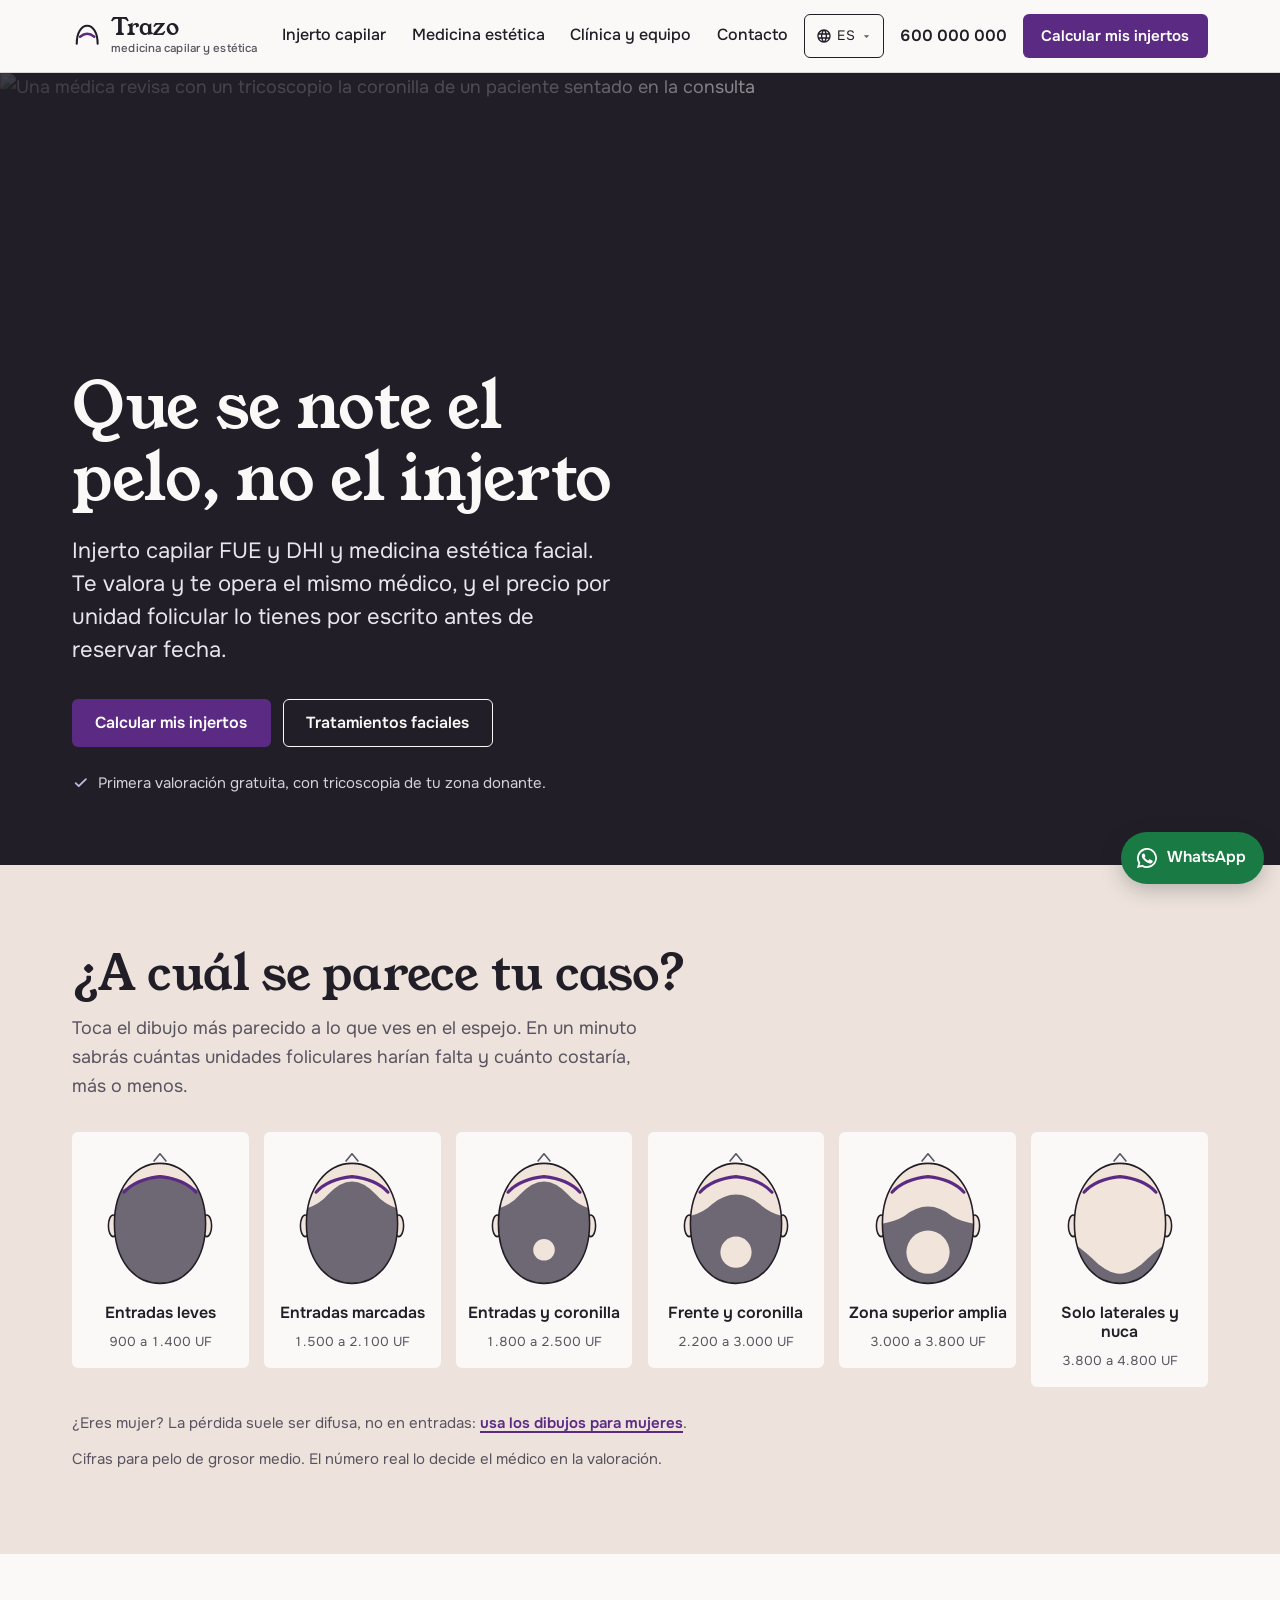
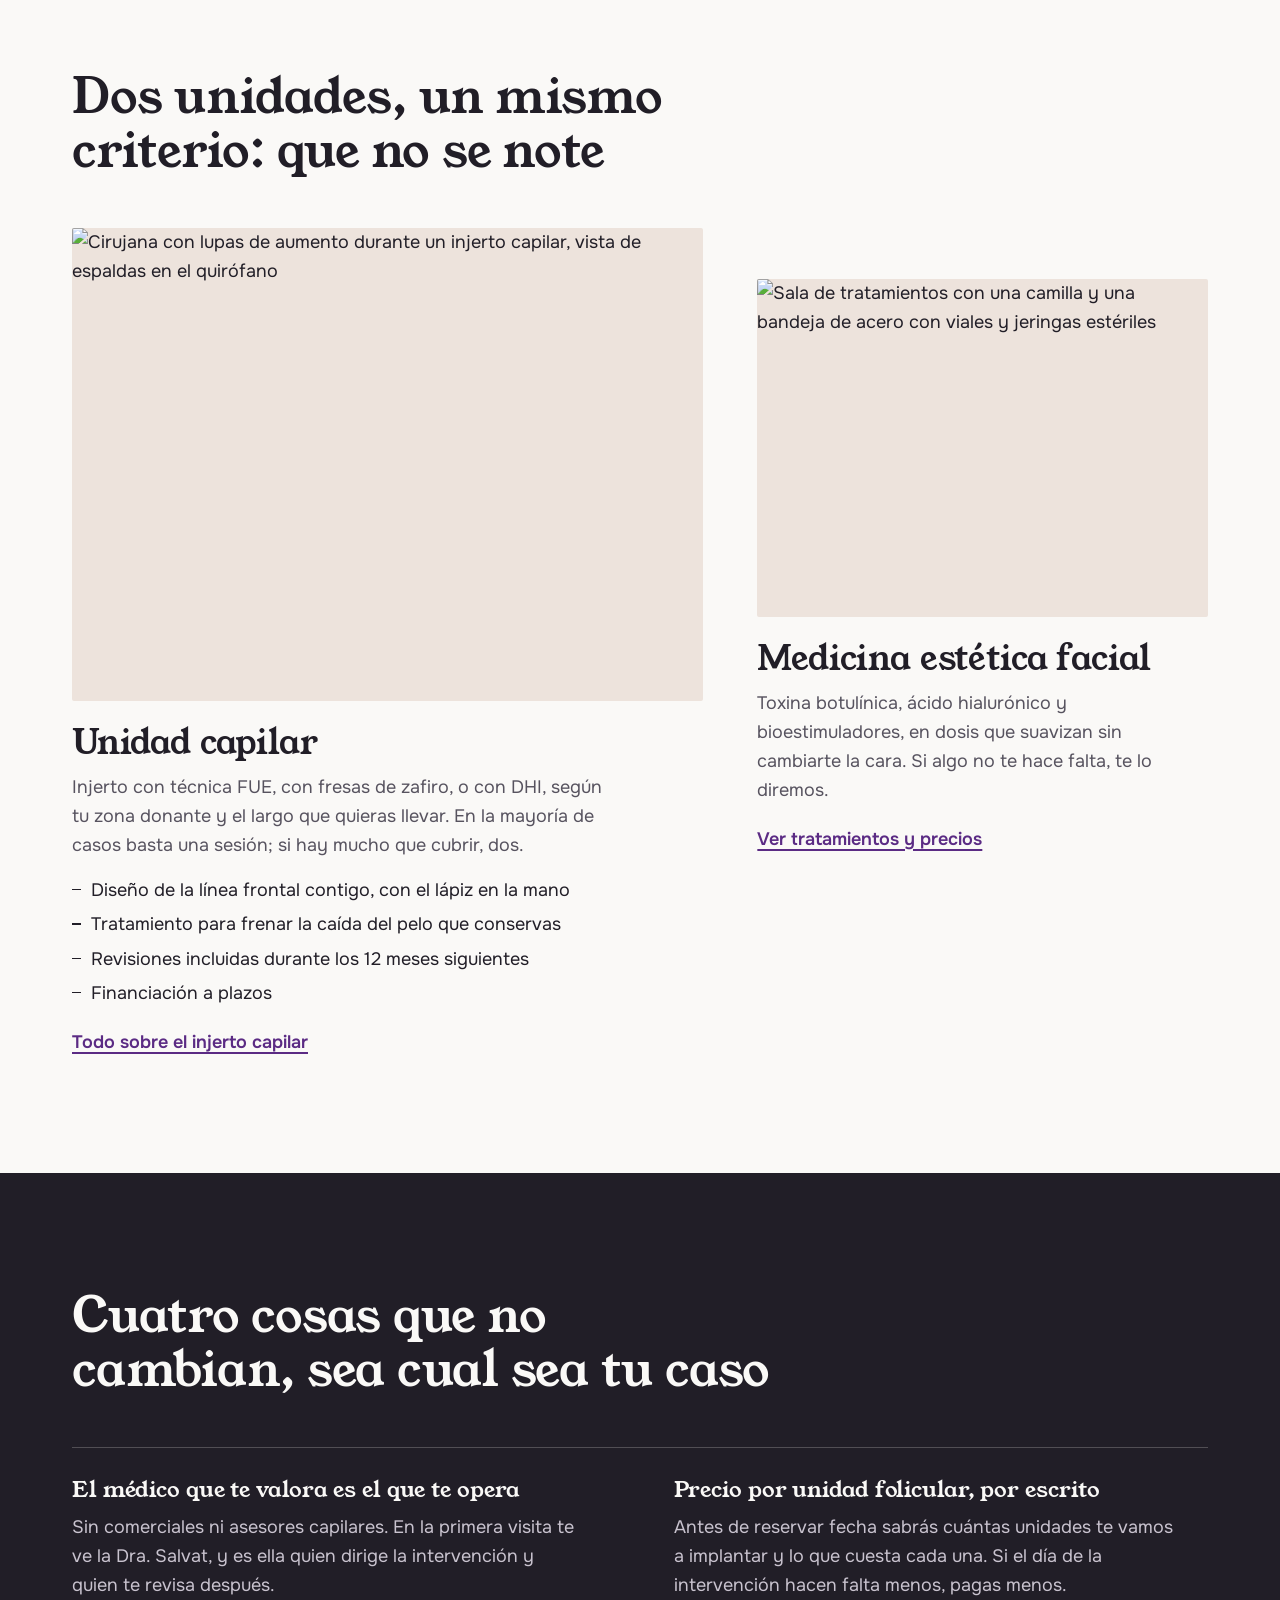
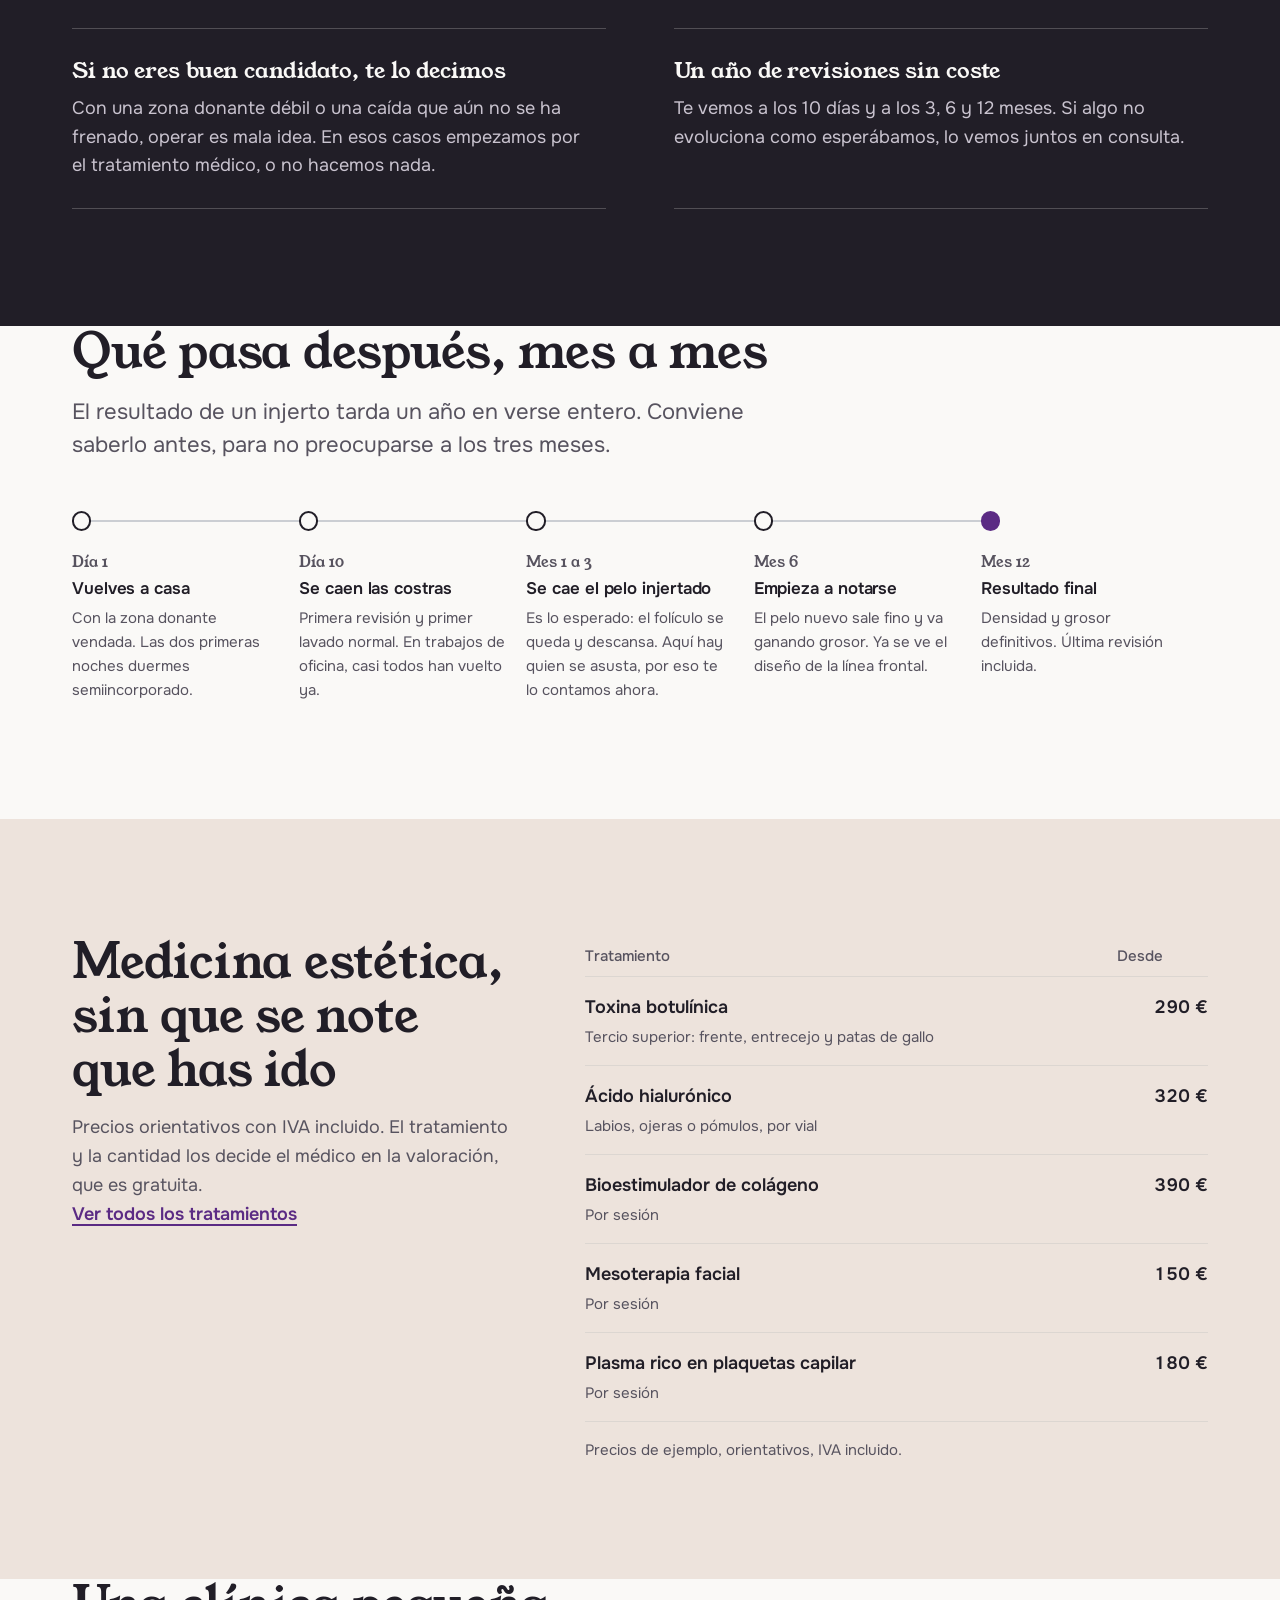
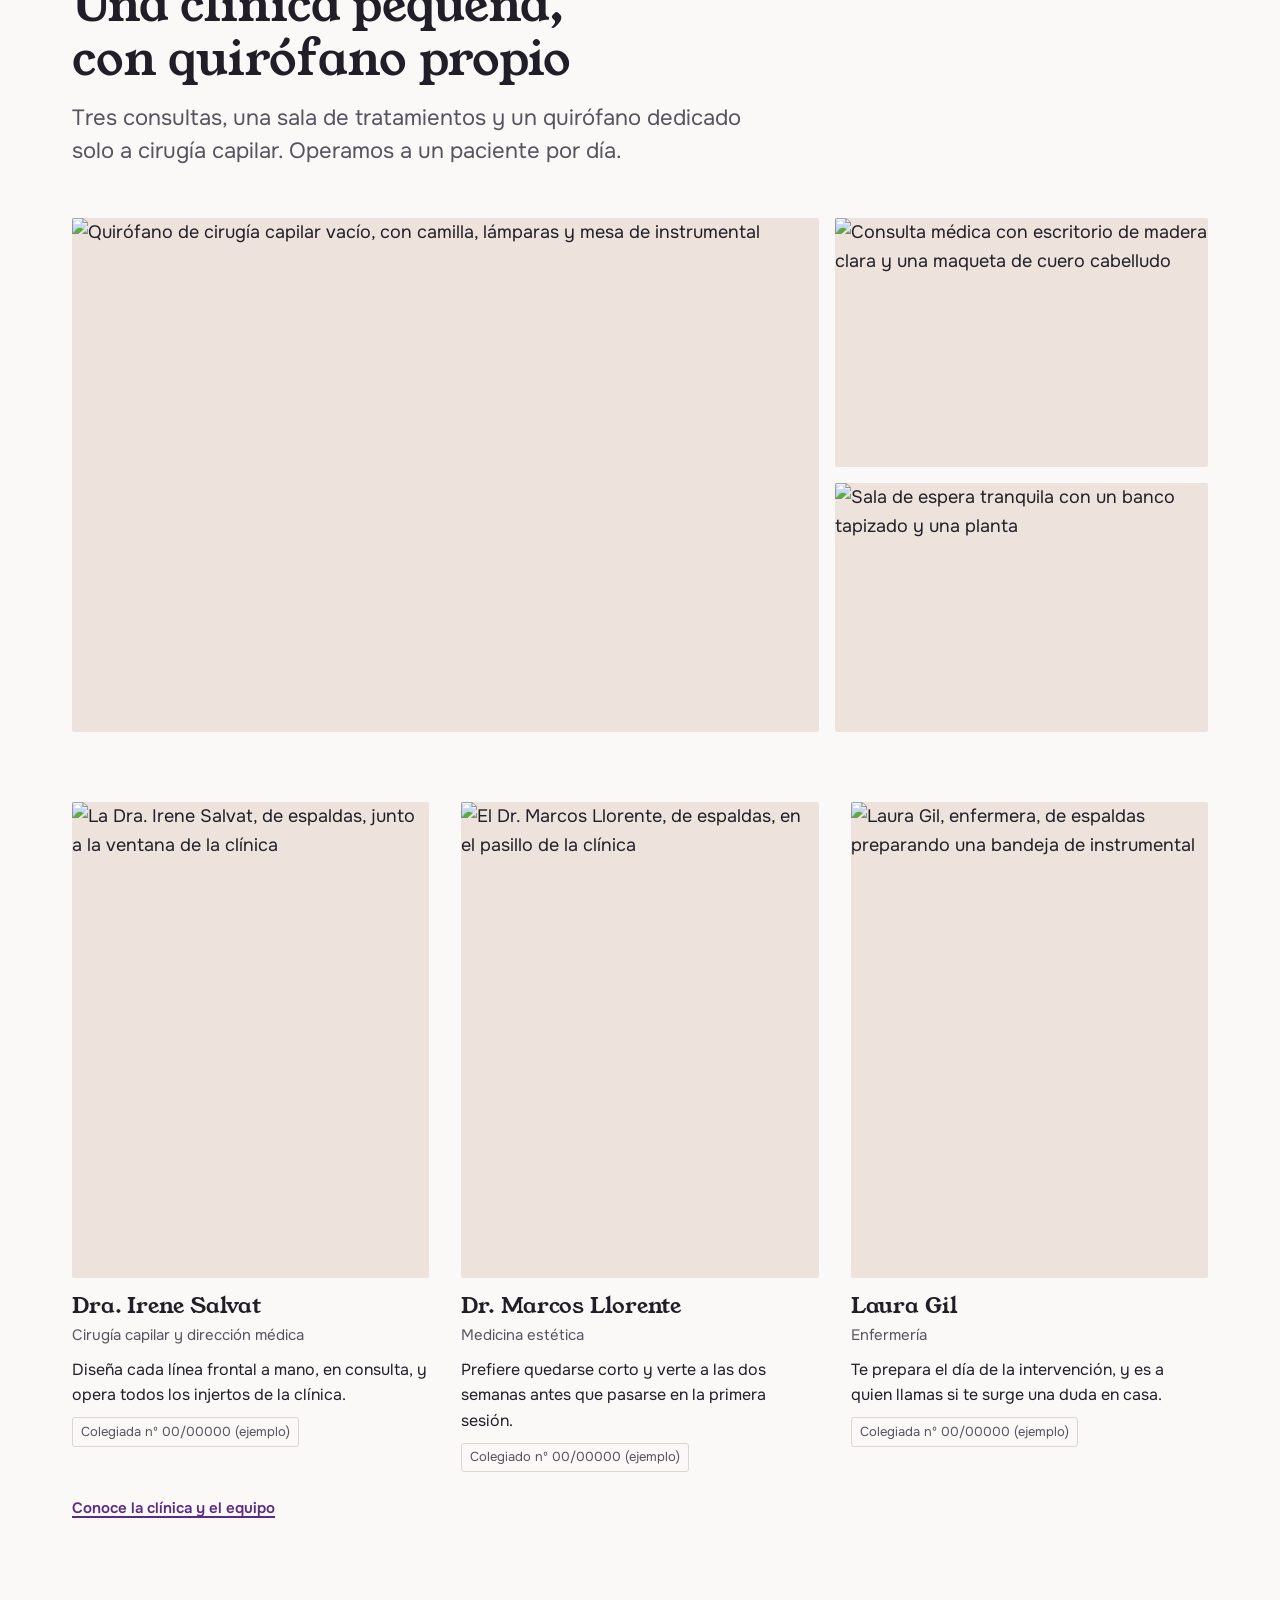
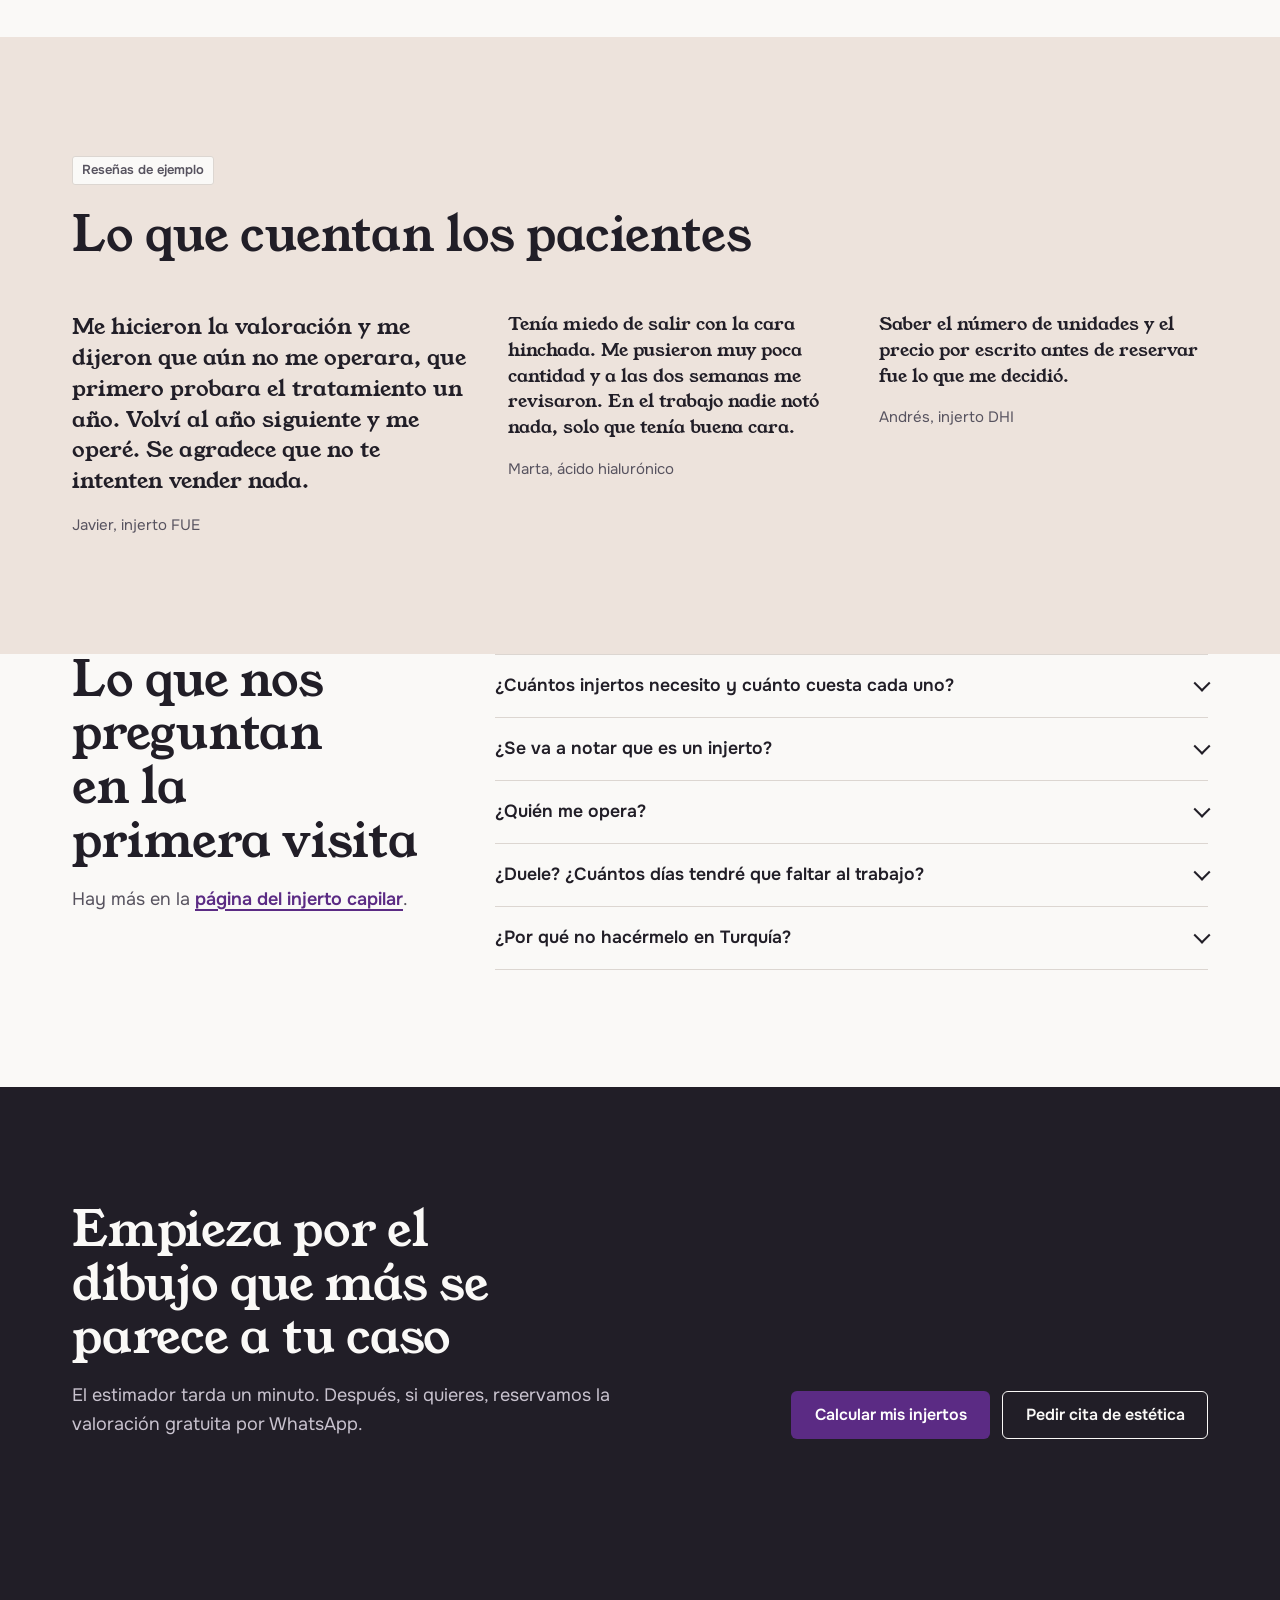
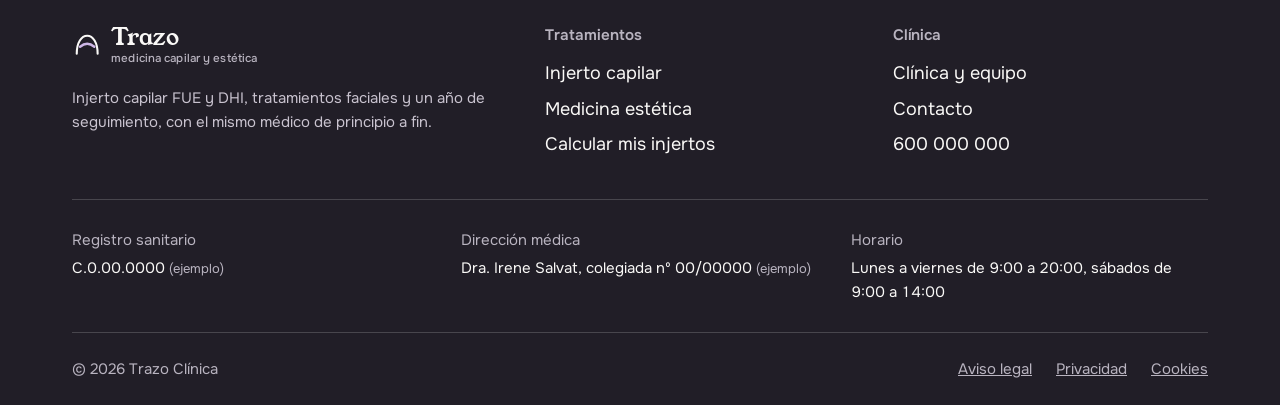
==== index.html @ 6e0ef4fc "Trazo Clínica: web demo de clínica capilar i estètica" ====
<!DOCTYPE html>
<html lang="es">
<head>
  <meta charset="UTF-8">
  <meta name="viewport" content="width=device-width, initial-scale=1">
  <title>Trazo Clínica · Injerto capilar y medicina estética con el médico que te opera</title>
  <meta name="description" content="Injerto capilar FUE y DHI y medicina estética facial. Te valora y te opera el mismo médico, con precio por unidad folicular por escrito. Calcula tus injertos en un minuto.">
  <!-- Web de demostració: no s'indexa (PLA.md §Honestedat). -->
  <meta name="robots" content="noindex, nofollow">
  <meta name="theme-color" content="#FAF9F7">
  <link rel="icon" href="assets/favicon.svg" type="image/svg+xml">
  <link rel="preload" href="assets/fonts/YoungSerif.woff2" as="font" type="font/woff2" crossorigin>
  <link rel="preload" href="assets/fonts/Onest-var.woff2" as="font" type="font/woff2" crossorigin>
  <link rel="stylesheet" href="css/styles.css">
  <script type="application/ld+json">
  {
    "@context": "https://schema.org",
    "@type": "MedicalClinic",
    "name": "Trazo Clínica",
    "description": "Clínica de medicina capilar y estética: injerto capilar FUE y DHI, tratamientos faciales y seguimiento durante un año.",
    "telephone": "+34600000000",
    "priceRange": "€€€",
    "medicalSpecialty": ["Dermatologic", "PlasticSurgery"],
    "openingHours": ["Mo-Fr 09:00-20:00", "Sa 09:00-14:00"],
    "availableService": [
      { "@type": "MedicalProcedure", "name": "Injerto capilar FUE con zafiro" },
      { "@type": "MedicalProcedure", "name": "Injerto capilar DHI" },
      { "@type": "MedicalProcedure", "name": "Toxina botulínica" },
      { "@type": "MedicalProcedure", "name": "Ácido hialurónico" },
      { "@type": "MedicalProcedure", "name": "Plasma rico en plaquetas capilar" }
    ]
  }
  </script>
  <script src="js/i18n.js"></script>
</head>
<body>
  <a class="salta" href="#contenido">Saltar al contenido</a>

  <header class="cap">
    <div class="wrap cap-in">
      <a class="marca" href="index.html" aria-label="Trazo Clínica, inicio">
        <svg viewBox="0 0 32 32" aria-hidden="true"><path d="M5 24C5 12 10 5 16 5s11 7 11 19" fill="none" stroke="currentColor" stroke-width="2.2" stroke-linecap="round"/><path d="M8.5 16.5Q16 10.5 23.5 16.5" fill="none" stroke="#5B2B84" stroke-width="2.6" stroke-linecap="round"/></svg>
        <span>Trazo<small>medicina capilar y estética</small></span>
      </a>
      <nav class="nav" id="nav" aria-label="Principal">
        <a href="injerto-capilar.html">Injerto capilar</a>
        <a href="medicina-estetica.html">Medicina estética</a>
        <a href="clinica-y-equipo.html">Clínica y equipo</a>
        <a href="contacto.html">Contacto</a>
      </nav>
      <!-- Desplegable d'idioma (plantilla: <skill web-demo>/assets/i18n/tria-idioma.html).
           NOMÉS existeix si el JS ha arrencat: js/i18n.js posa `te-js` a
           l'<html> des del <head>. Un control mort val menys que cap control. -->
      <div class="tria-idioma" data-idioma-tria>
        <button class="tria-idioma-boto" type="button" data-idioma-boto
                aria-expanded="false" aria-haspopup="true"
                aria-label="Idioma de la página">
          <svg viewBox="0 0 24 24" aria-hidden="true" focusable="false"><path d="M12 2C6.48 2 2 6.48 2 12s4.48 10 10 10 10-4.48 10-10S17.52 2 12 2Zm6.93 6h-2.95a15.65 15.65 0 0 0-1.38-3.56A8.03 8.03 0 0 1 18.92 8ZM12 4.04c.83 1.2 1.48 2.53 1.91 3.96h-3.82c.43-1.43 1.08-2.76 1.91-3.96ZM4.26 14a7.85 7.85 0 0 1 0-4h3.38a16.6 16.6 0 0 0-.14 2c0 .68.06 1.34.14 2Zm.82 2h2.95c.32 1.25.78 2.45 1.38 3.56A7.99 7.99 0 0 1 5.08 16Zm2.95-8H5.08a7.99 7.99 0 0 1 4.33-3.56A15.65 15.65 0 0 0 8.03 8ZM12 19.96c-.83-1.2-1.48-2.53-1.91-3.96h3.82c-.43 1.43-1.08 2.76-1.91 3.96ZM14.34 14H9.66c-.09-.66-.16-1.32-.16-2 0-.68.07-1.35.16-2h4.68c.09.65.16 1.32.16 2 0 .68-.07 1.34-.16 2Zm.25 5.56c.6-1.11 1.06-2.31 1.38-3.56h2.95a8.03 8.03 0 0 1-4.33 3.56ZM16.36 14c.08-.66.14-1.32.14-2 0-.68-.06-1.34-.14-2h3.38a7.85 7.85 0 0 1 0 4Z"/></svg>
          <span data-idioma-actual data-sense-traduir>ES</span>
          <svg class="tria-idioma-punta" viewBox="0 0 24 24" aria-hidden="true" focusable="false"><path d="M12 15 6 9h12z"/></svg>
        </button>
        <!-- Cada idioma es diu com es diu ell mateix, no traduït: qui busca la
             seva llengua busca la paraula que coneix. Sempre CA · ES · EN. -->
        <ul class="tria-idioma-menu" data-idioma-menu data-sense-traduir hidden>
          <li><button type="button" data-idioma-opcio="ca" lang="ca">Català</button></li>
          <li><button type="button" data-idioma-opcio="es" lang="es">Castellano</button></li>
          <li><button type="button" data-idioma-opcio="en" lang="en">English</button></li>
        </ul>
      </div>
      <a class="cap-tel" href="tel:+34600000000">600 000 000</a>
      <a class="btn btn-principal" href="estimador.html">Calcular mis injertos</a>
      <button class="nav-obre" type="button" aria-expanded="false" aria-controls="nav"><span></span><span class="visually-hidden">Menú</span></button>
    </div>
  </header>

  <main id="contenido">
    <section class="hero" aria-labelledby="titulo-hero">
      <div class="hero-foto">
        <!-- FOTO PENDENT: hero (PLA-IMATGES.md) -->
        <img src="assets/img/hero.jpg" alt="Una médica revisa con un tricoscopio la coronilla de un paciente sentado en la consulta" width="1600" height="900" fetchpriority="high">
      </div>
      <div class="wrap">
        <div class="hero-in">
          <h1 id="titulo-hero">Que se note el pelo, no el injerto</h1>
          <p class="hero-sub">Injerto capilar FUE y DHI y medicina estética facial. Te valora y te opera el mismo médico, y el precio por unidad folicular lo tienes por escrito antes de reservar fecha.</p>
          <div class="botons">
            <a class="btn btn-principal" href="estimador.html">Calcular mis injertos</a>
            <a class="btn btn-secundari" href="medicina-estetica.html">Tratamientos faciales</a>
          </div>
          <p class="hero-nota">
            <svg viewBox="0 0 24 24" aria-hidden="true"><path d="M5 12.5l4.2 4.2L19 7" fill="none" stroke="currentColor" stroke-width="2.4" stroke-linecap="round" stroke-linejoin="round"/></svg>
            Primera valoración gratuita, con tricoscopia de tu zona donante.
          </p>
        </div>
      </div>
    </section>

    <section class="franja" aria-labelledby="titulo-franja">
      <div class="wrap">
        <div class="franja-cap">
          <div>
            <h2 id="titulo-franja">¿A cuál se parece tu caso?</h2>
            <p>Toca el dibujo más parecido a lo que ves en el espejo. En un minuto sabrás cuántas unidades foliculares harían falta y cuánto costaría, más o menos.</p>
          </div>
        </div>
        <ul class="patrons" data-patrons>
          <li><a class="patro" href="estimador.html?patron=n2"><svg class="cap-dibuix" viewBox="0 0 100 120" aria-hidden="true" focusable="false"><defs><clipPath id="clip-n2"><path d="M50 12 C72 12 88 34 88 62 C88 92 72 112 50 112 C28 112 12 92 12 62 C12 34 28 12 50 12Z"/></clipPath></defs><ellipse class="d-pell d-contorn-orella" cx="11" cy="64" rx="4" ry="9"/><ellipse class="d-pell" cx="89" cy="64" rx="4" ry="9"/><ellipse class="d-contorn" cx="11" cy="64" rx="4" ry="9"/><ellipse class="d-contorn" cx="89" cy="64" rx="4" ry="9"/><g clip-path="url(#clip-n2)"><path class="d-cabell" d="M50 12 C72 12 88 34 88 62 C88 92 72 112 50 112 C28 112 12 92 12 62 C12 34 28 12 50 12Z"/><path class="d-pell" d="M0 0H100V38 Q80 36 70 28 Q60 22 50 22 Q40 22 30 28 Q20 36 0 38Z"/></g><path class="d-contorn" d="M50 12 C72 12 88 34 88 62 C88 92 72 112 50 112 C28 112 12 92 12 62 C12 34 28 12 50 12Z"/><path class="d-front" d="M45 10 L50 4 L55 10"/><path class="d-traz" pathLength="1" d="M20 36 Q30 25 50 23 Q70 25 80 36"/></svg><span class="patro-nom">Entradas leves</span><span class="patro-uf">900 a 1.400 UF</span></a></li>
          <li><a class="patro" href="estimador.html?patron=n3"><svg class="cap-dibuix" viewBox="0 0 100 120" aria-hidden="true" focusable="false"><defs><clipPath id="clip-n3"><path d="M50 12 C72 12 88 34 88 62 C88 92 72 112 50 112 C28 112 12 92 12 62 C12 34 28 12 50 12Z"/></clipPath></defs><ellipse class="d-pell d-contorn-orella" cx="11" cy="64" rx="4" ry="9"/><ellipse class="d-pell" cx="89" cy="64" rx="4" ry="9"/><ellipse class="d-contorn" cx="11" cy="64" rx="4" ry="9"/><ellipse class="d-contorn" cx="89" cy="64" rx="4" ry="9"/><g clip-path="url(#clip-n3)"><path class="d-cabell" d="M50 12 C72 12 88 34 88 62 C88 92 72 112 50 112 C28 112 12 92 12 62 C12 34 28 12 50 12Z"/><path class="d-pell" d="M0 0H100V52 Q80 50 70 38 Q60 27 50 27 Q40 27 30 38 Q20 50 0 52Z"/></g><path class="d-contorn" d="M50 12 C72 12 88 34 88 62 C88 92 72 112 50 112 C28 112 12 92 12 62 C12 34 28 12 50 12Z"/><path class="d-front" d="M45 10 L50 4 L55 10"/><path class="d-traz" pathLength="1" d="M20 36 Q30 25 50 23 Q70 25 80 36"/></svg><span class="patro-nom">Entradas marcadas</span><span class="patro-uf">1.500 a 2.100 UF</span></a></li>
          <li><a class="patro" href="estimador.html?patron=n3v"><svg class="cap-dibuix" viewBox="0 0 100 120" aria-hidden="true" focusable="false"><defs><clipPath id="clip-n3v"><path d="M50 12 C72 12 88 34 88 62 C88 92 72 112 50 112 C28 112 12 92 12 62 C12 34 28 12 50 12Z"/></clipPath></defs><ellipse class="d-pell d-contorn-orella" cx="11" cy="64" rx="4" ry="9"/><ellipse class="d-pell" cx="89" cy="64" rx="4" ry="9"/><ellipse class="d-contorn" cx="11" cy="64" rx="4" ry="9"/><ellipse class="d-contorn" cx="89" cy="64" rx="4" ry="9"/><g clip-path="url(#clip-n3v)"><path class="d-cabell" d="M50 12 C72 12 88 34 88 62 C88 92 72 112 50 112 C28 112 12 92 12 62 C12 34 28 12 50 12Z"/><path class="d-pell" d="M0 0H100V52 Q80 50 70 38 Q60 27 50 27 Q40 27 30 38 Q20 50 0 52Z"/><circle class="d-pell" cx="50" cy="84" r="9"/></g><path class="d-contorn" d="M50 12 C72 12 88 34 88 62 C88 92 72 112 50 112 C28 112 12 92 12 62 C12 34 28 12 50 12Z"/><path class="d-front" d="M45 10 L50 4 L55 10"/><path class="d-traz" pathLength="1" d="M20 36 Q30 25 50 23 Q70 25 80 36"/></svg><span class="patro-nom">Entradas y coronilla</span><span class="patro-uf">1.800 a 2.500 UF</span></a></li>
          <li><a class="patro" href="estimador.html?patron=n4"><svg class="cap-dibuix" viewBox="0 0 100 120" aria-hidden="true" focusable="false"><defs><clipPath id="clip-n4"><path d="M50 12 C72 12 88 34 88 62 C88 92 72 112 50 112 C28 112 12 92 12 62 C12 34 28 12 50 12Z"/></clipPath></defs><ellipse class="d-pell d-contorn-orella" cx="11" cy="64" rx="4" ry="9"/><ellipse class="d-pell" cx="89" cy="64" rx="4" ry="9"/><ellipse class="d-contorn" cx="11" cy="64" rx="4" ry="9"/><ellipse class="d-contorn" cx="89" cy="64" rx="4" ry="9"/><g clip-path="url(#clip-n4)"><path class="d-cabell" d="M50 12 C72 12 88 34 88 62 C88 92 72 112 50 112 C28 112 12 92 12 62 C12 34 28 12 50 12Z"/><path class="d-pell" d="M0 0H100V58 Q80 56 70 46 Q60 38 50 38 Q40 38 30 46 Q20 56 0 58Z"/><circle class="d-pell" cx="50" cy="86" r="13"/></g><path class="d-contorn" d="M50 12 C72 12 88 34 88 62 C88 92 72 112 50 112 C28 112 12 92 12 62 C12 34 28 12 50 12Z"/><path class="d-front" d="M45 10 L50 4 L55 10"/><path class="d-traz" pathLength="1" d="M20 36 Q30 25 50 23 Q70 25 80 36"/></svg><span class="patro-nom">Frente y coronilla</span><span class="patro-uf">2.200 a 3.000 UF</span></a></li>
          <li><a class="patro" href="estimador.html?patron=n5"><svg class="cap-dibuix" viewBox="0 0 100 120" aria-hidden="true" focusable="false"><defs><clipPath id="clip-n5"><path d="M50 12 C72 12 88 34 88 62 C88 92 72 112 50 112 C28 112 12 92 12 62 C12 34 28 12 50 12Z"/></clipPath></defs><ellipse class="d-pell d-contorn-orella" cx="11" cy="64" rx="4" ry="9"/><ellipse class="d-pell" cx="89" cy="64" rx="4" ry="9"/><ellipse class="d-contorn" cx="11" cy="64" rx="4" ry="9"/><ellipse class="d-contorn" cx="89" cy="64" rx="4" ry="9"/><g clip-path="url(#clip-n5)"><path class="d-cabell" d="M50 12 C72 12 88 34 88 62 C88 92 72 112 50 112 C28 112 12 92 12 62 C12 34 28 12 50 12Z"/><path class="d-pell" d="M0 0H100V64 Q80 62 70 56 Q60 48 50 48 Q40 48 30 56 Q20 62 0 64Z"/><circle class="d-pell" cx="50" cy="86" r="18"/></g><path class="d-contorn" d="M50 12 C72 12 88 34 88 62 C88 92 72 112 50 112 C28 112 12 92 12 62 C12 34 28 12 50 12Z"/><path class="d-front" d="M45 10 L50 4 L55 10"/><path class="d-traz" pathLength="1" d="M20 36 Q30 25 50 23 Q70 25 80 36"/></svg><span class="patro-nom">Zona superior amplia</span><span class="patro-uf">3.000 a 3.800 UF</span></a></li>
          <li><a class="patro" href="estimador.html?patron=n6"><svg class="cap-dibuix" viewBox="0 0 100 120" aria-hidden="true" focusable="false"><defs><clipPath id="clip-n6"><path d="M50 12 C72 12 88 34 88 62 C88 92 72 112 50 112 C28 112 12 92 12 62 C12 34 28 12 50 12Z"/></clipPath></defs><ellipse class="d-pell d-contorn-orella" cx="11" cy="64" rx="4" ry="9"/><ellipse class="d-pell" cx="89" cy="64" rx="4" ry="9"/><ellipse class="d-contorn" cx="11" cy="64" rx="4" ry="9"/><ellipse class="d-contorn" cx="89" cy="64" rx="4" ry="9"/><g clip-path="url(#clip-n6)"><path class="d-cabell" d="M50 12 C72 12 88 34 88 62 C88 92 72 112 50 112 C28 112 12 92 12 62 C12 34 28 12 50 12Z"/><path class="d-pell" d="M0 0H100V72 Q84 80 68 96 Q58 104 50 104 Q42 104 32 96 Q16 80 0 72Z"/></g><path class="d-contorn" d="M50 12 C72 12 88 34 88 62 C88 92 72 112 50 112 C28 112 12 92 12 62 C12 34 28 12 50 12Z"/><path class="d-front" d="M45 10 L50 4 L55 10"/><path class="d-traz" pathLength="1" d="M20 36 Q30 25 50 23 Q70 25 80 36"/></svg><span class="patro-nom">Solo laterales y nuca</span><span class="patro-uf">3.800 a 4.800 UF</span></a></li>
        </ul>
        <div class="franja-peu">
          <p>¿Eres mujer? La pérdida suele ser difusa, no en entradas: <a class="enllac" href="estimador.html?sexo=mujer">usa los dibujos para mujeres</a>.</p>
          <p>Cifras para pelo de grosor medio. El número real lo decide el médico en la valoración.</p>
        </div>
      </div>
    </section>

    <section class="seccio" aria-labelledby="titulo-unitats">
      <div class="wrap">
        <div class="seccio-cap">
          <h2 id="titulo-unitats">Dos unidades, un mismo criterio: que no se note</h2>
        </div>
        <div class="unitats">
          <article class="unitat">
            <div class="foto foto-43">
              <!-- FOTO PENDENT: unidad-capilar -->
              <img src="assets/img/unidad-capilar.jpg" alt="Cirujana con lupas de aumento durante un injerto capilar, vista de espaldas en el quirófano" width="1200" height="900" loading="lazy">
            </div>
            <h3>Unidad capilar</h3>
            <p>Injerto con técnica FUE, con fresas de zafiro, o con DHI, según tu zona donante y el largo que quieras llevar. En la mayoría de casos basta una sesión; si hay mucho que cubrir, dos.</p>
            <ul>
              <li>Diseño de la línea frontal contigo, con el lápiz en la mano</li>
              <li>Tratamiento para frenar la caída del pelo que conservas</li>
              <li>Revisiones incluidas durante los 12 meses siguientes</li>
              <li>Financiación a plazos</li>
            </ul>
            <a class="enllac" href="injerto-capilar.html">Todo sobre el injerto capilar</a>
          </article>
          <article class="unitat unitat-petita">
            <div class="foto foto-43">
              <!-- FOTO PENDENT: unidad-estetica -->
              <img src="assets/img/unidad-estetica.jpg" alt="Sala de tratamientos con una camilla y una bandeja de acero con viales y jeringas estériles" width="1200" height="900" loading="lazy">
            </div>
            <h3>Medicina estética facial</h3>
            <p>Toxina botulínica, ácido hialurónico y bioestimuladores, en dosis que suavizan sin cambiarte la cara. Si algo no te hace falta, te lo diremos.</p>
            <a class="enllac" href="medicina-estetica.html">Ver tratamientos y precios</a>
          </article>
        </div>
      </div>
    </section>

    <section class="seccio fosc" aria-labelledby="titulo-compromisos">
      <div class="wrap">
        <div class="seccio-cap">
          <h2 id="titulo-compromisos">Cuatro cosas que no cambian, sea cual sea tu caso</h2>
        </div>
        <div class="compromisos">
          <div class="compromis">
            <h3>El médico que te valora es el que te opera</h3>
            <p>Sin comerciales ni asesores capilares. En la primera visita te ve la Dra. Salvat, y es ella quien dirige la intervención y quien te revisa después.</p>
          </div>
          <div class="compromis">
            <h3>Precio por unidad folicular, por escrito</h3>
            <p>Antes de reservar fecha sabrás cuántas unidades te vamos a implantar y lo que cuesta cada una. Si el día de la intervención hacen falta menos, pagas menos.</p>
          </div>
          <div class="compromis">
            <h3>Si no eres buen candidato, te lo decimos</h3>
            <p>Con una zona donante débil o una caída que aún no se ha frenado, operar es mala idea. En esos casos empezamos por el tratamiento médico, o no hacemos nada.</p>
          </div>
          <div class="compromis">
            <h3>Un año de revisiones sin coste</h3>
            <p>Te vemos a los 10 días y a los 3, 6 y 12 meses. Si algo no evoluciona como esperábamos, lo vemos juntos en consulta.</p>
          </div>
        </div>
      </div>
    </section>

    <section class="seccio" aria-labelledby="titulo-evolucion">
      <div class="wrap">
        <div class="seccio-cap">
          <h2 id="titulo-evolucion">Qué pasa después, mes a mes</h2>
          <p>El resultado de un injerto tarda un año en verse entero. Conviene saberlo antes, para no preocuparse a los tres meses.</p>
        </div>
        <ol class="evolucio">
          <li class="fita">
            <p class="fita-quan">Día 1</p>
            <h3>Vuelves a casa</h3>
            <p>Con la zona donante vendada. Las dos primeras noches duermes semiincorporado.</p>
          </li>
          <li class="fita">
            <p class="fita-quan">Día 10</p>
            <h3>Se caen las costras</h3>
            <p>Primera revisión y primer lavado normal. En trabajos de oficina, casi todos han vuelto ya.</p>
          </li>
          <li class="fita">
            <p class="fita-quan">Mes 1 a 3</p>
            <h3>Se cae el pelo injertado</h3>
            <p>Es lo esperado: el folículo se queda y descansa. Aquí hay quien se asusta, por eso te lo contamos ahora.</p>
          </li>
          <li class="fita">
            <p class="fita-quan">Mes 6</p>
            <h3>Empieza a notarse</h3>
            <p>El pelo nuevo sale fino y va ganando grosor. Ya se ve el diseño de la línea frontal.</p>
          </li>
          <li class="fita">
            <p class="fita-quan">Mes 12</p>
            <h3>Resultado final</h3>
            <p>Densidad y grosor definitivos. Última revisión incluida.</p>
          </li>
        </ol>
      </div>
    </section>

    <section class="seccio fons-piel" aria-labelledby="titulo-estetica">
      <div class="wrap preus-bloc">
        <div>
          <h2 id="titulo-estetica" class="titol-seccio">Medicina estética, sin que se note que has ido</h2>
          <p class="text-sec">Precios orientativos con IVA incluido. El tratamiento y la cantidad los decide el médico en la valoración, que es gratuita.</p>
          <p><a class="enllac" href="medicina-estetica.html">Ver todos los tratamientos</a></p>
        </div>
        <table class="preus">
          <caption>Precios de ejemplo, orientativos, IVA incluido.</caption>
          <thead><tr><th scope="col">Tratamiento</th><th scope="col">Desde</th></tr></thead>
          <tbody>
            <tr><th scope="row">Toxina botulínica<span>Tercio superior: frente, entrecejo y patas de gallo</span></th><td>290 €</td></tr>
            <tr><th scope="row">Ácido hialurónico<span>Labios, ojeras o pómulos, por vial</span></th><td>320 €</td></tr>
            <tr><th scope="row">Bioestimulador de colágeno<span>Por sesión</span></th><td>390 €</td></tr>
            <tr><th scope="row">Mesoterapia facial<span>Por sesión</span></th><td>150 €</td></tr>
            <tr><th scope="row">Plasma rico en plaquetas capilar<span>Por sesión</span></th><td>180 €</td></tr>
          </tbody>
        </table>
      </div>
    </section>

    <section class="seccio" aria-labelledby="titulo-clinica">
      <div class="wrap">
        <div class="seccio-cap">
          <h2 id="titulo-clinica">Una clínica pequeña, con quirófano propio</h2>
          <p>Tres consultas, una sala de tratamientos y un quirófano dedicado solo a cirugía capilar. Operamos a un paciente por día.</p>
        </div>
        <div class="galeria">
          <figure class="g-gran">
            <div class="foto">
              <!-- FOTO PENDENT: quirofano -->
              <img src="assets/img/quirofano.jpg" alt="Quirófano de cirugía capilar vacío, con camilla, lámparas y mesa de instrumental" width="1200" height="800" loading="lazy">
            </div>
          </figure>
          <figure>
            <div class="foto foto-32">
              <!-- FOTO PENDENT: consulta -->
              <img src="assets/img/consulta.jpg" alt="Consulta médica con escritorio de madera clara y una maqueta de cuero cabelludo" width="1200" height="800" loading="lazy">
            </div>
          </figure>
          <figure>
            <div class="foto foto-32">
              <!-- FOTO PENDENT: sala-espera -->
              <img src="assets/img/sala-espera.jpg" alt="Sala de espera tranquila con un banco tapizado y una planta" width="1200" height="800" loading="lazy">
            </div>
          </figure>
        </div>

        <div class="equip">
          <article class="persona">
            <div class="foto foto-34">
              <!-- FOTO PENDENT: equipo-irene -->
              <img src="assets/img/equipo-irene.jpg" alt="La Dra. Irene Salvat, de espaldas, junto a la ventana de la clínica" width="900" height="1200" loading="lazy">
            </div>
            <h3>Dra. Irene Salvat</h3>
            <p class="carrec">Cirugía capilar y dirección médica</p>
            <p>Diseña cada línea frontal a mano, en consulta, y opera todos los injertos de la clínica.</p>
            <span class="colegiat">Colegiada nº 00/00000 (ejemplo)</span>
          </article>
          <article class="persona">
            <div class="foto foto-34">
              <!-- FOTO PENDENT: equipo-marcos -->
              <img src="assets/img/equipo-marcos.jpg" alt="El Dr. Marcos Llorente, de espaldas, en el pasillo de la clínica" width="900" height="1200" loading="lazy">
            </div>
            <h3>Dr. Marcos Llorente</h3>
            <p class="carrec">Medicina estética</p>
            <p>Prefiere quedarse corto y verte a las dos semanas antes que pasarse en la primera sesión.</p>
            <span class="colegiat">Colegiado nº 00/00000 (ejemplo)</span>
          </article>
          <article class="persona">
            <div class="foto foto-34">
              <!-- FOTO PENDENT: equipo-laura -->
              <img src="assets/img/equipo-laura.jpg" alt="Laura Gil, enfermera, de espaldas preparando una bandeja de instrumental" width="900" height="1200" loading="lazy">
            </div>
            <h3>Laura Gil</h3>
            <p class="carrec">Enfermería</p>
            <p>Te prepara el día de la intervención, y es a quien llamas si te surge una duda en casa.</p>
            <span class="colegiat">Colegiada nº 00/00000 (ejemplo)</span>
          </article>
        </div>
        <p class="franja-peu"><a class="enllac" href="clinica-y-equipo.html">Conoce la clínica y el equipo</a></p>
      </div>
    </section>

    <section class="seccio fons-piel" aria-labelledby="titulo-resenas">
      <div class="wrap">
        <div class="seccio-cap">
          <span class="distintiu">Reseñas de ejemplo</span>
          <h2 id="titulo-resenas">Lo que cuentan los pacientes</h2>
        </div>
        <div class="ressenyes">
          <figure class="ressenya">
            <blockquote data-idioma-original="es"><p>Me hicieron la valoración y me dijeron que aún no me operara, que primero probara el tratamiento un año. Volví al año siguiente y me operé. Se agradece que no te intenten vender nada.</p></blockquote>
            <figcaption>Javier, injerto FUE</figcaption>
          </figure>
          <figure class="ressenya">
            <blockquote data-idioma-original="es"><p>Tenía miedo de salir con la cara hinchada. Me pusieron muy poca cantidad y a las dos semanas me revisaron. En el trabajo nadie notó nada, solo que tenía buena cara.</p></blockquote>
            <figcaption>Marta, ácido hialurónico</figcaption>
          </figure>
          <figure class="ressenya">
            <blockquote data-idioma-original="es"><p>Saber el número de unidades y el precio por escrito antes de reservar fue lo que me decidió.</p></blockquote>
            <figcaption>Andrés, injerto DHI</figcaption>
          </figure>
        </div>
      </div>
    </section>

    <section class="seccio" aria-labelledby="titulo-faq">
      <div class="wrap faq-bloc">
        <div>
          <h2 id="titulo-faq" class="titol-seccio">Lo que nos preguntan en la primera visita</h2>
          <p class="text-sec">Hay más en la <a class="enllac" href="injerto-capilar.html#preguntas">página del injerto capilar</a>.</p>
        </div>
        <div class="faq">
          <details>
            <summary>¿Cuántos injertos necesito y cuánto cuesta cada uno?</summary>
            <div class="resposta">
              <p>Depende de la zona a cubrir y de cómo sea tu pelo. Unas entradas leves pueden necesitar unas 1.000 unidades foliculares; una zona superior amplia, más de 3.000.</p>
              <p>El <a class="enllac" href="estimador.html">estimador</a> te da una cifra orientativa en un minuto. El número exacto lo fija el médico con tricoscopia en la valoración, y el precio por unidad te lo damos por escrito.</p>
            </div>
          </details>
          <details>
            <summary>¿Se va a notar que es un injerto?</summary>
            <div class="resposta">
              <p>Lo que delata un injerto es una línea frontal recta y densa de golpe. La diseñamos irregular, con unidades de un solo pelo delante, y acorde con tu edad: una línea de 20 años en una cara de 45 no queda natural.</p>
              <p>La dibujamos contigo antes de empezar, y no se opera hasta que te convence.</p>
            </div>
          </details>
          <details>
            <summary>¿Quién me opera?</summary>
            <div class="resposta">
              <p>La Dra. Irene Salvat dirige todas las intervenciones y hace la parte médica: el diseño, la anestesia y la apertura de los canales. La acompaña un equipo de enfermería con formación específica en injerto capilar.</p>
            </div>
          </details>
          <details>
            <summary>¿Duele? ¿Cuántos días tendré que faltar al trabajo?</summary>
            <div class="resposta">
              <p>Se hace con anestesia local, y lo que más se nota son los pinchazos del principio. Después, la mayoría habla de molestias leves las dos primeras noches.</p>
              <p>En un trabajo de oficina se suele volver entre el tercer y el séptimo día. Si tu trabajo es físico o al sol, cuenta con dos semanas.</p>
            </div>
          </details>
          <details>
            <summary>¿Por qué no hacérmelo en Turquía?</summary>
            <div class="resposta">
              <p>Allí puede salir más barato, y hay clínicas muy buenas. Lo difícil es el después: si algo no evoluciona bien, tu médico está a un vuelo de distancia. Aquí las revisiones del primer año están incluidas y a una llamada.</p>
            </div>
          </details>
        </div>
      </div>
    </section>

    <section class="seccio fosc" aria-labelledby="titulo-cta">
      <div class="wrap cta-final">
        <div>
          <h2 id="titulo-cta">Empieza por el dibujo que más se parece a tu caso</h2>
          <p>El estimador tarda un minuto. Después, si quieres, reservamos la valoración gratuita por WhatsApp.</p>
        </div>
        <div class="botons">
          <a class="btn btn-principal" href="estimador.html">Calcular mis injertos</a>
          <a class="btn btn-secundari" href="contacto.html?motivo=estetica">Pedir cita de estética</a>
        </div>
      </div>
    </section>
  </main>

  <footer class="peu">
    <div class="wrap">
      <div class="peu-dalt">
        <div>
          <a class="marca" href="index.html" aria-label="Trazo Clínica, inicio">
            <svg viewBox="0 0 32 32" aria-hidden="true"><path d="M5 24C5 12 10 5 16 5s11 7 11 19" fill="none" stroke="currentColor" stroke-width="2.2" stroke-linecap="round"/><path d="M8.5 16.5Q16 10.5 23.5 16.5" fill="none" stroke="#CDB6E6" stroke-width="2.6" stroke-linecap="round"/></svg>
            <span>Trazo<small>medicina capilar y estética</small></span>
          </a>
          <p>Injerto capilar FUE y DHI, tratamientos faciales y un año de seguimiento, con el mismo médico de principio a fin.</p>
        </div>
        <div>
          <h2>Tratamientos</h2>
          <ul>
            <li><a href="injerto-capilar.html">Injerto capilar</a></li>
            <li><a href="medicina-estetica.html">Medicina estética</a></li>
            <li><a href="estimador.html">Calcular mis injertos</a></li>
          </ul>
        </div>
        <div>
          <h2>Clínica</h2>
          <ul>
            <li><a href="clinica-y-equipo.html">Clínica y equipo</a></li>
            <li><a href="contacto.html">Contacto</a></li>
            <li><a href="tel:+34600000000">600 000 000</a></li>
          </ul>
        </div>
      </div>
      <dl class="sanitari">
        <div><dt>Registro sanitario</dt><dd>C.0.00.0000 <span class="ex">(ejemplo)</span></dd></div>
        <div><dt>Dirección médica</dt><dd>Dra. Irene Salvat, colegiada nº 00/00000 <span class="ex">(ejemplo)</span></dd></div>
        <div><dt>Horario</dt><dd>Lunes a viernes de 9:00 a 20:00, sábados de 9:00 a 14:00</dd></div>
      </dl>
      <div class="peu-baix">
        <span>© 2026 Trazo Clínica</span>
        <a href="aviso-legal.html">Aviso legal</a>
        <a href="politica-privacidad.html">Privacidad</a>
        <a href="politica-cookies.html">Cookies</a>
      </div>
    </div>
  </footer>

  <a class="wa-flota" href="https://wa.me/34600000000" target="_blank" rel="noopener" aria-label="Escríbenos por WhatsApp">
    <svg viewBox="0 0 24 24" aria-hidden="true"><path fill="currentColor" d="M12 2a10 10 0 0 0-8.6 15.1L2 22l5-1.3A10 10 0 1 0 12 2Zm0 18.2a8.2 8.2 0 0 1-4.2-1.2l-.3-.2-3 .8.8-2.9-.2-.3A8.2 8.2 0 1 1 12 20.2Zm4.5-6.1c-.2-.1-1.5-.7-1.7-.8s-.4-.1-.6.1-.7.8-.8 1-.3.2-.5.1a6.7 6.7 0 0 1-3.3-2.9c-.3-.4.3-.4.7-1.3a.5.5 0 0 0 0-.5l-.8-1.9c-.2-.5-.4-.4-.6-.4h-.5a1 1 0 0 0-.7.3 3 3 0 0 0-.9 2.2 5.2 5.2 0 0 0 1.1 2.8 11.9 11.9 0 0 0 4.6 4c1.7.7 2.4.8 3.2.7a2.8 2.8 0 0 0 1.8-1.3 2.3 2.3 0 0 0 .2-1.3c-.1-.1-.3-.2-.5-.3Z"/></svg>
    <span>WhatsApp</span>
  </a>

  <script src="js/traduccions.js" defer></script>
  <script src="js/main.js" defer></script>
</body>
</html>
---- css/styles.css ----
/* =========================================================================
   TRAZO CLÍNICA — estils comuns (PLA.md: «genciana sobre gasa»)
   Young Serif (títols, un sol pes) + Onest (cos i interfície).
   Un sol accent, el violeta del llapis dermogràfic, només on hi ha acció.
   ========================================================================= */

@font-face {
  font-family: 'Young Serif';
  src: url('../assets/fonts/YoungSerif.woff2') format('woff2');
  font-weight: 400; font-style: normal; font-display: swap;
}
@font-face {
  font-family: 'Onest';
  src: url('../assets/fonts/Onest-var.woff2') format('woff2');
  font-weight: 400 600; font-style: normal; font-display: swap;
}

:root {
  --gasa: #FAF9F7;
  --blanc: #FFFFFF;
  --piel: #EDE3DC;
  --piel-clara: #F4EDE8;
  --tinta: #211E27;
  --grafito: #57535F;
  --genciana: #5B2B84;
  --genciana-fosc: #45206A;
  --genciana-clar: #CDB6E6;
  --acero: #CBCED3;
  --linia: #DCD6D1;
  --whatsapp: #1A7A43;
  --whatsapp-fosc: #146236;
  --error: #A4262C;

  /* Dibuixos del cap (estimador) */
  --cap-pell: #F1E4DA;
  --cap-cabell: #6E6875;

  --f-titol: 'Young Serif', Georgia, 'Times New Roman', serif;
  --f-cos: 'Onest', system-ui, -apple-system, 'Segoe UI', sans-serif;

  /* Escala 1,25 sobre 18 px */
  --t-xs: .8125rem;
  --t-s: .9375rem;
  --t-base: 1.125rem;
  --t-m: 1.375rem;
  --t-l: clamp(1.5rem, 1.2rem + 1.2vw, 2.1rem);
  --t-xl: clamp(1.9rem, 1.4rem + 2.2vw, 3rem);
  --t-xxl: clamp(2.35rem, 1.5rem + 3.6vw, 4rem);

  --wrap: 76rem;
  --gutter: clamp(1rem, .5rem + 2.5vw, 2.5rem);
  --seccio: clamp(4rem, 2.5rem + 6vw, 8rem);
  --radi: 6px;
  --cap-h: 4.5rem;
}

*, *::before, *::after { box-sizing: border-box; }
html { -webkit-text-size-adjust: 100%; scroll-padding-top: calc(var(--cap-h) + 1rem); }
body {
  margin: 0; background: var(--gasa); color: var(--tinta);
  font: 400 var(--t-base)/1.6 var(--f-cos);
  -webkit-font-smoothing: antialiased; text-rendering: optimizeLegibility;
}
h1, h2, h3, h4 { font-family: var(--f-titol); font-weight: 400; line-height: 1.12; margin: 0; text-wrap: balance; letter-spacing: -.005em; }
p, ul, ol, dl, figure, blockquote { margin: 0; }
ul, ol { padding: 0; list-style: none; }
img, svg { display: block; max-width: 100%; }
img { height: auto; }
a { color: inherit; }
button, input, select, textarea { font: inherit; color: inherit; }
strong { font-weight: 600; }

:focus-visible { outline: 3px solid var(--genciana); outline-offset: 3px; border-radius: 2px; }
.fosc :focus-visible, .peu :focus-visible { outline-color: var(--genciana-clar); }

.visually-hidden {
  position: absolute !important; width: 1px; height: 1px; padding: 0; margin: -1px;
  overflow: hidden; clip: rect(0 0 0 0); white-space: nowrap; border: 0;
}
.salta { position: absolute; left: 1rem; top: -4rem; z-index: 100; background: var(--tinta); color: var(--gasa); padding: .6rem 1rem; border-radius: var(--radi); }
.salta:focus { top: 1rem; }

.wrap { width: 100%; max-width: var(--wrap); margin-inline: auto; padding-inline: var(--gutter); }

/* ── Ritme vertical: una sola regla ─────────────────────────────────── */
.seccio { padding-block: var(--seccio); }
.seccio + .seccio:not(.fons-piel):not(.fosc) { padding-top: 0; }
.fons-piel { background: var(--piel); }
.fosc { background: var(--tinta); color: var(--gasa); }
.fosc .text-sec { color: #B9B4C0; }

.seccio-cap { max-width: 44rem; margin-bottom: clamp(2rem, 1.5rem + 2vw, 3.5rem); }
.seccio-cap h2 { font-size: var(--t-xl); }
.seccio-cap p { margin-top: 1rem; color: var(--grafito); font-size: var(--t-m); line-height: 1.5; }
.fosc .seccio-cap p { color: #B9B4C0; }
.text-sec { color: var(--grafito); }
.prosa > * + * { margin-top: 1em; }
.prosa { max-width: 40rem; }

/* ── Botons ─────────────────────────────────────────────────────────── */
.btn {
  display: inline-flex; align-items: center; justify-content: center; gap: .55rem;
  min-height: 3rem; padding: .7rem 1.4rem; border-radius: var(--radi); border: 1.5px solid transparent;
  font: 600 1rem/1.2 var(--f-cos); text-decoration: none; cursor: pointer; text-align: center;
  transition: background-color .15s, border-color .15s, color .15s;
}
.btn-principal { background: var(--genciana); color: var(--blanc); }
.btn-principal:hover { background: var(--genciana-fosc); }
.btn-secundari { background: transparent; border-color: currentColor; color: var(--tinta); }
.btn-secundari:hover { background: var(--tinta); color: var(--gasa); border-color: var(--tinta); }
.fosc .btn-secundari, .hero .btn-secundari { color: var(--gasa); }
.fosc .btn-secundari:hover, .hero .btn-secundari:hover { background: var(--gasa); color: var(--tinta); border-color: var(--gasa); }
.btn-wa { background: var(--whatsapp); color: var(--blanc); }
.btn-wa:hover { background: var(--whatsapp-fosc); }
.btn svg { width: 1.25rem; height: 1.25rem; flex: none; }
.botons { display: flex; flex-wrap: wrap; gap: .75rem; }

.enllac {
  color: var(--genciana); font-weight: 600; text-decoration: underline;
  text-decoration-thickness: 1.5px; text-underline-offset: .2em;
}
.enllac:hover { color: var(--genciana-fosc); text-decoration-thickness: 2.5px; }
.fosc .enllac { color: var(--genciana-clar); }

/* ── Capçalera ──────────────────────────────────────────────────────── */
.cap { position: sticky; top: 0; z-index: 50; background: rgba(250, 249, 247, .96); border-bottom: 1px solid var(--linia); }
.cap-in { display: flex; align-items: center; gap: 1rem; min-height: var(--cap-h); }
.marca { display: inline-flex; align-items: center; gap: .55rem; text-decoration: none; font: 400 1.45rem/1 var(--f-titol); color: var(--tinta); margin-right: auto; white-space: nowrap; }
.marca svg { width: 1.9rem; height: 1.9rem; flex: none; }
.marca small { display: block; font: 500 .72rem/1.2 var(--f-cos); color: var(--grafito); letter-spacing: .01em; margin-top: .2rem; }
.nav { display: flex; gap: 1.6rem; }
.nav a { text-decoration: none; font-weight: 500; font-size: 1rem; padding-block: .4rem; border-bottom: 2px solid transparent; }
.nav a:hover { border-bottom-color: var(--acero); }
.nav a[aria-current="page"] { border-bottom-color: var(--genciana); }
.cap-tel { text-decoration: none; font-weight: 600; font-size: 1rem; white-space: nowrap; font-variant-numeric: tabular-nums; }
.cap .btn { min-height: 2.75rem; padding: .55rem 1.1rem; font-size: .95rem; white-space: nowrap; }
.nav-obre { display: none; }

@media (max-width: 1080px) {
  .cap-tel { display: none; }
}
@media (max-width: 940px) {
  :root { --cap-h: 4rem; }
  .nav-obre {
    display: inline-grid; place-items: center; width: 2.75rem; height: 2.75rem; padding: 0;
    background: none; border: 1.5px solid var(--linia); border-radius: var(--radi); cursor: pointer;
  }
  .nav-obre span:first-child, .nav-obre span:first-child::before, .nav-obre span:first-child::after {
    display: block; width: 1.15rem; height: 2px; background: var(--tinta); position: relative; transition: transform .2s;
  }
  .nav-obre span:first-child::before, .nav-obre span:first-child::after { content: ""; position: absolute; left: 0; }
  .nav-obre span:first-child::before { top: -6px; }
  .nav-obre span:first-child::after { top: 6px; }
  .nav-obre[aria-expanded="true"] span:first-child { background: transparent; }
  .nav-obre[aria-expanded="true"] span:first-child::before { transform: translateY(6px) rotate(45deg); }
  .nav-obre[aria-expanded="true"] span:first-child::after { transform: translateY(-6px) rotate(-45deg); }
  .nav {
    display: none; position: absolute; top: 100%; left: 0; right: 0; flex-direction: column; gap: 0;
    background: var(--gasa); border-bottom: 1px solid var(--linia); padding: .5rem var(--gutter) 1.25rem;
  }
  .nav.obert { display: flex; }
  .nav a { padding-block: .85rem; border-bottom: 1px solid var(--linia); font-size: 1.1rem; }
  .nav a[aria-current="page"] { color: var(--genciana); border-bottom-color: var(--linia); }
}
@media (max-width: 420px) {
  .cap-in { gap: .5rem; }
  .marca { font-size: 1.25rem; gap: .4rem; }
  .marca svg { width: 1.6rem; height: 1.6rem; }
  .marca small { display: none; }
  .cap .btn { padding-inline: .8rem; font-size: .88rem; }
}

/* ── Hero (home) ────────────────────────────────────────────────────── */
.hero { position: relative; display: grid; min-height: min(88svh, 52rem); color: var(--gasa); background: var(--tinta); isolation: isolate; }
.hero-foto { position: absolute; inset: 0; z-index: -2; overflow: hidden; }
.hero-foto img { width: 100%; height: 100%; object-fit: cover; object-position: 65% 40%; }
/* Vel calculat per al pitjor cas (foto blanca): a la zona del text, tinta al 82 %
   → gasa sobre el vel ≥ 11:1. Degradat només del costat del text. */
.hero::before {
  content: ""; position: absolute; inset: 0; z-index: -1;
  background: linear-gradient(90deg, rgba(33, 30, 39, .86) 0%, rgba(33, 30, 39, .78) 42%, rgba(33, 30, 39, .2) 75%, rgba(33, 30, 39, 0) 100%);
}
.hero .wrap { align-self: end; padding-block: clamp(3rem, 2rem + 6vw, 7rem) clamp(2.5rem, 2rem + 3vw, 4.5rem); }
.hero-in { max-width: 38rem; }
.hero h1 { font-size: var(--t-xxl); }
.hero-sub { margin-top: 1.25rem; font-size: var(--t-m); line-height: 1.5; color: #E9E4EE; max-width: 34rem; }
.hero .botons { margin-top: 2rem; }
.hero-nota { margin-top: 1.5rem; font-size: var(--t-s); color: #D6D0DC; display: flex; align-items: center; gap: .55rem; }
.hero-nota svg { width: 1.1rem; height: 1.1rem; flex: none; color: var(--genciana-clar); }
@media (max-width: 700px) {
  .hero { min-height: 36rem; }
  .hero::before { background: linear-gradient(0deg, rgba(33, 30, 39, .9) 0%, rgba(33, 30, 39, .82) 55%, rgba(33, 30, 39, .35) 100%); }
  .hero .botons .btn { flex: 1 1 100%; }
}

/* Capçalera compacta de les pàgines interiors (pot dur --hero-foto) */
.pag-cap { position: relative; background: var(--piel); padding-block: clamp(3rem, 2rem + 4vw, 5.5rem) clamp(2.5rem, 2rem + 2vw, 4rem); isolation: isolate; overflow: hidden; }
.pag-cap.amb-foto { color: var(--gasa); background: var(--tinta); }
.pag-cap.amb-foto img { position: absolute; inset: 0; width: 100%; height: 100%; object-fit: cover; z-index: -2; }
.pag-cap.amb-foto::before { content: ""; position: absolute; inset: 0; z-index: -1; background: linear-gradient(90deg, rgba(33, 30, 39, .88) 0%, rgba(33, 30, 39, .75) 50%, rgba(33, 30, 39, .25) 100%); }
.pag-cap h1 { font-size: var(--t-xxl); max-width: 18ch; }
.pag-cap p { margin-top: 1rem; font-size: var(--t-m); line-height: 1.5; max-width: 36rem; color: var(--grafito); }
.pag-cap.amb-foto p { color: #E9E4EE; }
.pag-cap .botons { margin-top: 1.75rem; }
.molla { font-size: var(--t-s); margin-bottom: 1rem; color: var(--grafito); }
.molla a { color: inherit; }
.pag-cap.amb-foto .molla { color: #D6D0DC; }

/* ── Marcs de foto (proporció = foto; sense foto, color pla) ────────── */
.foto { position: relative; overflow: hidden; background: var(--piel); border-radius: 2px; }
.foto img { width: 100%; height: 100%; object-fit: cover; }
.foto-169 { aspect-ratio: 16 / 9; }
.foto-43 { aspect-ratio: 4 / 3; }
.foto-32 { aspect-ratio: 3 / 2; }
.foto-34 { aspect-ratio: 3 / 4; }
.foto-11 { aspect-ratio: 1; }
.peu-foto { margin-top: .6rem; font-size: var(--t-s); color: var(--grafito); }

/* ── Franja de l'estimador (signatura) ──────────────────────────────── */
.franja { background: var(--piel); padding-block: clamp(3rem, 2rem + 4vw, 5.5rem); }
.franja-cap { display: flex; flex-wrap: wrap; align-items: end; justify-content: space-between; gap: 1rem 2rem; margin-bottom: 2rem; }
.franja-cap h2 { font-size: var(--t-xl); }
.franja-cap p { margin-top: .75rem; color: var(--grafito); max-width: 36rem; }
.patrons { display: grid; grid-template-columns: repeat(6, minmax(0, 1fr)); gap: clamp(.5rem, .3rem + .8vw, 1rem); }
.patro {
  display: flex; flex-direction: column; align-items: center; gap: .6rem; padding: 1rem .5rem .9rem;
  background: var(--gasa); border: 1.5px solid transparent; border-radius: var(--radi);
  text-decoration: none; color: var(--tinta); transition: border-color .15s, transform .15s;
}
.patro:hover { border-color: var(--genciana); transform: translateY(-2px); }
.patro svg { width: 100%; max-width: 7.5rem; height: auto; }
.patro-nom { font-weight: 600; font-size: 1rem; line-height: 1.2; text-align: center; }
.patro-uf { font-size: var(--t-xs); color: var(--grafito); text-align: center; font-variant-numeric: tabular-nums; }
.franja-peu { display: flex; flex-wrap: wrap; justify-content: space-between; gap: .75rem 2rem; margin-top: 1.5rem; font-size: var(--t-s); color: var(--grafito); }
@media (max-width: 820px) { .patrons { grid-template-columns: repeat(3, minmax(0, 1fr)); } }
@media (max-width: 380px) { .patro { padding-inline: .25rem; } .patro-nom { font-size: .92rem; } }

/* Dibuix del cap vist des de dalt */
.cap-dibuix .d-pell { fill: var(--cap-pell); }
.cap-dibuix .d-cabell { fill: var(--cap-cabell); }
.cap-dibuix .d-contorn { fill: none; stroke: var(--tinta); stroke-width: 1.3; }
.cap-dibuix .d-front { fill: none; stroke: var(--grafito); stroke-width: 1.3; stroke-linecap: round; stroke-linejoin: round; }
.cap-dibuix .d-traz { fill: none; stroke: var(--genciana); stroke-width: 2.6; stroke-linecap: round; }
.cap-dibuix .d-aclarida { fill: var(--cap-pell); opacity: .72; }

/* ── Dues unitats (desiguals) ───────────────────────────────────────── */
.unitats { display: grid; grid-template-columns: minmax(0, 7fr) minmax(0, 5fr); gap: clamp(1.5rem, 1rem + 3vw, 4rem); align-items: start; }
.unitat h3 { font-size: var(--t-l); margin-top: 1.4rem; }
.unitat p { margin-top: .75rem; color: var(--grafito); max-width: 34rem; }
.unitat ul { margin-top: 1rem; display: grid; gap: .35rem; }
.unitat li { padding-left: 1.2rem; position: relative; }
.unitat li::before { content: ""; position: absolute; left: 0; top: .72em; width: .55rem; height: 1.5px; background: var(--tinta); }
.unitat .enllac { display: inline-block; margin-top: 1.25rem; }
.unitat-petita { margin-top: clamp(0rem, 4vw, 5rem); }
@media (max-width: 760px) { .unitats { grid-template-columns: 1fr; } .unitat-petita { margin-top: 1rem; } }

/* ── Compromisos (llista amb filet, no targetes) ───────────────────── */
.compromisos { display: grid; grid-template-columns: repeat(2, minmax(0, 1fr)); column-gap: clamp(2rem, 1rem + 4vw, 5rem); border-top: 1px solid rgba(250, 249, 247, .22); }
.compromis { padding-block: 1.75rem; border-bottom: 1px solid rgba(250, 249, 247, .22); }
.compromis h3 { font-size: var(--t-m); line-height: 1.25; }
.compromis p { margin-top: .6rem; color: #C9C3CF; max-width: 32rem; }
@media (max-width: 760px) { .compromisos { grid-template-columns: 1fr; } }

/* ── Evolució mes a mes (seqüència real) ───────────────────────────── */
.evolucio { display: grid; grid-template-columns: repeat(5, minmax(0, 1fr)); gap: 0; position: relative; counter-reset: fita; }
.fita { position: relative; padding: 2.25rem 1.25rem 0 0; }
.fita::before { content: ""; position: absolute; top: .55rem; left: 0; right: 0; height: 2px; background: var(--acero); }
.fita::after { content: ""; position: absolute; top: 0; left: 0; width: 1.2rem; height: 1.2rem; border-radius: 50%; background: var(--gasa); border: 2px solid var(--tinta); }
.fita:last-child::before { right: auto; width: 1rem; }
.fita:last-child::after { background: var(--genciana); border-color: var(--genciana); }
.fita-quan { font: 400 var(--t-l)/1.1 var(--f-titol); }
.fita h3 { font: 600 1.05rem/1.3 var(--f-cos); margin-top: .5rem; }
.fita p { margin-top: .4rem; font-size: var(--t-s); color: var(--grafito); }
@media (max-width: 900px) {
  .evolucio { grid-template-columns: 1fr; }
  .fita { padding: 0 0 1.75rem 2.25rem; }
  .fita::before { top: 0; bottom: 0; left: .55rem; right: auto; width: 2px; height: auto; }
  .fita:last-child::before { display: none; }
}

/* ── Taula de preus ─────────────────────────────────────────────────── */
.preus { width: 100%; border-collapse: collapse; font-variant-numeric: tabular-nums; }
.preus caption { text-align: left; font-size: var(--t-s); color: var(--grafito); caption-side: bottom; padding-top: 1rem; }
.preus th, .preus td { text-align: left; padding: 1rem 1rem 1rem 0; border-bottom: 1px solid var(--linia); vertical-align: top; }
.preus thead th { font-size: var(--t-s); font-weight: 500; color: var(--grafito); padding-block: .5rem; }
.preus tbody th { font-weight: 600; }
.preus tbody th span { display: block; font-weight: 400; font-size: var(--t-s); color: var(--grafito); margin-top: .2rem; }
.preus td:last-child { text-align: right; white-space: nowrap; padding-right: 0; font-weight: 600; }
.preus-bloc { display: grid; grid-template-columns: minmax(0, 5fr) minmax(0, 7fr); gap: clamp(2rem, 1rem + 4vw, 5rem); align-items: start; }
@media (max-width: 820px) { .preus-bloc { grid-template-columns: 1fr; } }

/* ── La clínica ─────────────────────────────────────────────────────── */
.galeria { display: grid; grid-template-columns: minmax(0, 2fr) minmax(0, 1fr); grid-template-rows: auto auto; gap: 1rem; }
.galeria .g-gran { grid-row: span 2; }
.galeria .g-gran .foto { height: 100%; min-height: 22rem; aspect-ratio: auto; }
@media (max-width: 700px) { .galeria { grid-template-columns: minmax(0, 1fr); } .galeria .g-gran { grid-row: auto; } .galeria .g-gran .foto { height: auto; min-height: 0; aspect-ratio: 3 / 2; } }

.equip { display: grid; grid-template-columns: repeat(3, minmax(0, 1fr)); gap: clamp(1rem, .5rem + 2vw, 2rem); margin-top: clamp(3rem, 2rem + 3vw, 5rem); }
.persona h3 { font-size: var(--t-m); margin-top: 1rem; }
.persona .carrec { font-size: var(--t-s); color: var(--grafito); margin-top: .25rem; }
.persona p:not(.carrec) { margin-top: .6rem; font-size: 1rem; }
.colegiat { display: inline-block; margin-top: .6rem; font-size: var(--t-xs); color: var(--grafito); border: 1px solid var(--linia); padding: .2rem .5rem; border-radius: 3px; font-variant-numeric: tabular-nums; }
@media (max-width: 760px) { .equip { grid-template-columns: 1fr; } .persona { display: grid; grid-template-columns: 7rem minmax(0, 1fr); column-gap: 1rem; } .persona .foto { grid-row: span 4; } .persona h3 { margin-top: 0; } }

/* ── Ressenyes d'exemple ────────────────────────────────────────────── */
.ressenyes { display: grid; grid-template-columns: minmax(0, 1.2fr) minmax(0, 1fr) minmax(0, 1fr); gap: clamp(1.5rem, 1rem + 2vw, 3rem); }
.ressenya blockquote { font: 400 var(--t-m)/1.4 var(--f-titol); }
.ressenya:not(:first-child) blockquote { font-size: 1.15rem; }
.ressenya figcaption { margin-top: 1rem; font-size: var(--t-s); color: var(--grafito); }
.distintiu { display: inline-block; font-size: var(--t-xs); font-weight: 600; color: var(--grafito); background: var(--gasa); border: 1px solid var(--linia); border-radius: 3px; padding: .2rem .55rem; margin-bottom: 1.5rem; }
@media (max-width: 860px) { .ressenyes { grid-template-columns: 1fr; } }

/* ── FAQ ───────────────────────────────────────────────────────────── */
.faq-bloc { display: grid; grid-template-columns: minmax(0, 4fr) minmax(0, 8fr); gap: clamp(2rem, 1rem + 4vw, 5rem); }
.faq { border-top: 1px solid var(--linia); }
.faq details { border-bottom: 1px solid var(--linia); }
.faq summary {
  display: flex; justify-content: space-between; align-items: center; gap: 1rem; cursor: pointer; list-style: none;
  padding: 1.2rem 0; font-weight: 600; font-size: 1.1rem; line-height: 1.35;
}
.faq summary::-webkit-details-marker { display: none; }
.faq summary::after {
  content: ""; flex: none; width: .75rem; height: .75rem; border-right: 2px solid var(--tinta); border-bottom: 2px solid var(--tinta);
  transform: rotate(45deg) translate(-2px, -2px); transition: transform .2s;
}
.faq details[open] summary::after { transform: rotate(-135deg) translate(-2px, -2px); }
.faq summary:hover { color: var(--genciana); }
.faq .resposta { padding: 0 0 1.4rem; max-width: 42rem; color: var(--grafito); }
.faq .resposta > * + * { margin-top: .75em; }
@media (max-width: 820px) { .faq-bloc { grid-template-columns: 1fr; } }

/* ── CTA final ─────────────────────────────────────────────────────── */
.cta-final { display: grid; grid-template-columns: minmax(0, 1fr) auto; gap: 2rem; align-items: end; }
.cta-final h2 { font-size: var(--t-xl); max-width: 20ch; }
.cta-final p { margin-top: 1rem; color: #C9C3CF; max-width: 36rem; }
@media (max-width: 760px) { .cta-final { grid-template-columns: 1fr; } .cta-final .botons .btn { flex: 1 1 100%; } }

/* ── Blocs de contingut de les pàgines interiors ───────────────────── */
.dues-col { display: grid; grid-template-columns: minmax(0, 1fr) minmax(0, 1fr); gap: clamp(2rem, 1rem + 4vw, 5rem); align-items: start; }
.dues-col.text-foto { grid-template-columns: minmax(0, 6fr) minmax(0, 5fr); }
@media (max-width: 820px) { .dues-col, .dues-col.text-foto { grid-template-columns: 1fr; } }
.llista-guio { display: grid; gap: .5rem; }
.llista-guio li { padding-left: 1.2rem; position: relative; }
.llista-guio li::before { content: ""; position: absolute; left: 0; top: .72em; width: .55rem; height: 1.5px; background: currentColor; }
.passos { counter-reset: pas; display: grid; gap: 0; border-top: 1px solid var(--linia); }
.passos li { counter-increment: pas; display: grid; grid-template-columns: 5.5rem minmax(0, 1fr); gap: 1rem; padding-block: 1.25rem; border-bottom: 1px solid var(--linia); }
.passos li::before { content: attr(data-quan); font: 400 1.15rem/1.3 var(--f-titol); color: var(--genciana); }
.passos h3 { font: 600 1.05rem/1.3 var(--f-cos); }
.passos p { margin-top: .3rem; color: var(--grafito); font-size: 1rem; }
.avis { border: 1px solid var(--linia); border-radius: var(--radi); padding: 1rem 1.25rem; background: var(--piel-clara); max-width: 44rem; }
.avis p + p { margin-top: .5rem; }

/* ── Bloc sanitari ─────────────────────────────────────────────────── */
.sanitari { display: grid; grid-template-columns: repeat(3, minmax(0, 1fr)); gap: 1rem 2rem; padding-block: 1.75rem; border-top: 1px solid rgba(250, 249, 247, .18); border-bottom: 1px solid rgba(250, 249, 247, .18); font-size: var(--t-s); }
.sanitari dt { color: #B9B4C0; }
.sanitari dd { margin: .25rem 0 0; font-variant-numeric: tabular-nums; }
.sanitari .ex { color: #B9B4C0; font-size: var(--t-xs); }
@media (max-width: 760px) { .sanitari { grid-template-columns: 1fr; } }

/* ── Contacte ──────────────────────────────────────────────────────── */
.form { display: grid; gap: 1.1rem; max-width: 36rem; }
.camp label, .camp legend { display: block; font-weight: 600; margin-bottom: .4rem; font-size: 1rem; }
.camp input, .camp select, .camp textarea {
  width: 100%; min-height: 3.1rem; padding: .7rem .85rem; font-size: 1.0625rem;
  background: var(--blanc); border: 1.5px solid #8E8993; border-radius: var(--radi);
}
.camp textarea { min-height: 7rem; resize: vertical; }
.camp input:focus-visible, .camp select:focus-visible, .camp textarea:focus-visible { outline-offset: 0; border-color: var(--genciana); }
.camp [aria-invalid="true"] { border-color: var(--error); }
.camp-error { color: var(--error); font-size: var(--t-s); font-weight: 600; margin-top: .3rem; min-height: 0; }
.camp-error:empty { display: none; }
.form-legal { font-size: var(--t-s); color: var(--grafito); }
.form-estat { padding: 1rem 1.25rem; border-radius: var(--radi); font-weight: 600; }
.form-estat[data-tipus="ok"] { background: #E6F1EA; color: #145A33; }
.form-estat[data-tipus="error"] { background: #F8E7E7; color: var(--error); }
.contacte-dades { display: grid; gap: 1.5rem; }
.contacte-dades h3 { font: 600 1rem/1.3 var(--f-cos); color: var(--grafito); }
.contacte-dades p { margin-top: .3rem; font-size: 1.15rem; }

/* ── Legals ────────────────────────────────────────────────────────── */
.legal { max-width: 46rem; }
.legal h2 { font-size: var(--t-l); margin-top: 2.5rem; }
.legal h3 { font: 600 1.1rem/1.3 var(--f-cos); margin-top: 1.75rem; }
.legal p, .legal ul { margin-top: .9rem; }
.legal ul { list-style: disc; padding-left: 1.3rem; }
.legal table { width: 100%; border-collapse: collapse; margin-top: 1rem; font-size: var(--t-s); }
.legal th, .legal td { text-align: left; border-bottom: 1px solid var(--linia); padding: .6rem .6rem .6rem 0; vertical-align: top; }

/* ── Peu ───────────────────────────────────────────────────────────── */
.peu { background: var(--tinta); color: var(--gasa); padding-block: clamp(3rem, 2rem + 3vw, 4.5rem) 1.5rem; }
.peu-dalt { display: grid; grid-template-columns: minmax(0, 1.4fr) repeat(2, minmax(0, 1fr)); gap: 2rem; padding-bottom: 2.5rem; }
.peu .marca { color: var(--gasa); }
.peu .marca small { color: #B9B4C0; }
.peu-dalt p { margin-top: 1rem; color: #C9C3CF; font-size: var(--t-s); max-width: 26rem; }
.peu h2 { font: 600 .95rem/1.3 var(--f-cos); color: #B9B4C0; margin-bottom: .8rem; }
.peu ul { display: grid; gap: .45rem; }
.peu ul a { text-decoration: none; }
.peu ul a:hover { text-decoration: underline; }
.peu-baix { display: flex; flex-wrap: wrap; gap: .5rem 1.5rem; margin-top: 1.5rem; font-size: var(--t-s); color: #B9B4C0; }
.peu-baix span { margin-right: auto; }
.peu-baix a { color: inherit; }
@media (max-width: 760px) { .peu-dalt { grid-template-columns: 1fr; } }

/* ── WhatsApp flotant ──────────────────────────────────────────────── */
.wa-flota {
  position: fixed; right: 1rem; bottom: 1rem; z-index: 40; display: inline-flex; align-items: center; gap: .5rem;
  min-height: 3.25rem; padding: .7rem 1.1rem .7rem .9rem; border-radius: 999px;
  background: var(--whatsapp); color: var(--blanc); text-decoration: none; font-weight: 600; font-size: .98rem;
  box-shadow: 0 6px 20px rgba(33, 30, 39, .25);
}
.wa-flota:hover { background: var(--whatsapp-fosc); }
.wa-flota svg { width: 1.5rem; height: 1.5rem; }
@media (max-width: 560px) { .wa-flota { padding: .8rem; } .wa-flota span { position: absolute; width: 1px; height: 1px; overflow: hidden; clip: rect(0 0 0 0); } }

/* ── Moviment: la línia violeta es traça un cop ───────────────────── */
@media (prefers-reduced-motion: no-preference) {
  .te-js .patrons:not(.vist) .d-traz { stroke-dasharray: 1; stroke-dashoffset: 1; }
  .te-js .patrons.vist .d-traz { stroke-dasharray: 1; stroke-dashoffset: 0; transition: stroke-dashoffset 1.1s cubic-bezier(.45, 0, .2, 1); }
  .te-js .patrons.vist .patro:nth-child(2) .d-traz { transition-delay: .08s; }
  .te-js .patrons.vist .patro:nth-child(3) .d-traz { transition-delay: .16s; }
  .te-js .patrons.vist .patro:nth-child(4) .d-traz { transition-delay: .24s; }
  .te-js .patrons.vist .patro:nth-child(5) .d-traz { transition-delay: .32s; }
  .te-js .patrons.vist .patro:nth-child(6) .d-traz { transition-delay: .4s; }
}
@media (prefers-reduced-motion: reduce) {
  *, *::before, *::after { animation: none !important; transition: none !important; scroll-behavior: auto !important; }
}

.titol-seccio { font-size: var(--t-xl); margin-bottom: 1rem; }

/* pàgina: medicina-estetica */
.tractament { display: grid; grid-template-columns: minmax(0, 1fr) minmax(0, 2fr); gap: 1rem 2rem; padding-block: 1.75rem; border-top: 1px solid var(--linia); }
.tractament:last-child { border-bottom: 1px solid var(--linia); }
.tractament h3 { font-size: var(--t-m); }
.tractament p { color: var(--grafito); }
.tractament p + p { margin-top: .5rem; font-size: var(--t-s); }
@media (max-width: 820px) { .tractament { grid-template-columns: 1fr; } .tractament h3 { margin-bottom: .25rem; } }

/* pàgina: clinica-y-equipo */
.fons-piel .cta-final p { color: var(--grafito); }

/* pàgina: injerto-capilar */
.foto-11 { aspect-ratio: 1 / 1; }

/* Taules estretes (320-480 px): la ultima columna pot partir i es compacta */
.galeria > * { min-width: 0; }
@media (max-width: 480px) {
  .preus th, .preus td { padding: .8rem .6rem .8rem 0; font-size: 1rem; }
  .preus td:last-child { white-space: normal; }
  .preus tbody th span { font-size: .875rem; }
}
/* La foto gran de la galeria omple l'alcada que deixa el peu de foto */
.galeria .g-gran { display: flex; flex-direction: column; }
.galeria .g-gran .foto { flex: 1 1 auto; height: auto; }

/* ── Tria d'idioma (plantilla: <skill web-demo>/assets/i18n/tria-idioma.css) ──────
   L'afegeix `i18n-prepara.mjs insereix` al final del CSS de la web.
   L'aspecte NO és comú: les sis variables de sota s'han de lligar als
   tokens d'aquella web (colors, radi, tipografia), perquè el desplegable
   sembli seu i no enganxat. Només el comportament és igual a totes. */
:root {
  --tria-text: currentColor;      /* text i vora del botó               */
  --tria-fons-menu: var(--gasa);         /* fons del menú desplegat            */
  --tria-text-menu: var(--tinta);      /* text del menú: NO hereta el de la
                                     barra (barra fosca + menú clar =
                                     text clar sobre clar)               */
  --tria-hover: var(--piel);
  --tria-actiu: var(--genciana);        /* color de l'idioma triat al menú: ha de
                                     llegir-se sobre --tria-fons-menu (un
                                     accent pensat per a fons fosc sol fallar) */
  --tria-radi: var(--radi);
  --tria-font: var(--f-cos);
}

/* Tapa el mig segon en què la pàgina encara és en l'idioma base i el
   diccionari no ha arribat (js/i18n.js hi posa i treu la classe). */
.i18n-pendent body { opacity: 0; }

.tria-idioma { display: none; }
.te-js .tria-idioma { position: relative; display: block; flex: none; }

.tria-idioma-boto {
  display: inline-flex;
  align-items: center;
  gap: 0.35rem;
  min-height: 44px;
  padding: 0.5rem 0.7rem;
  background: transparent;
  border: 1px solid var(--tria-text);
  border-radius: var(--tria-radi);
  color: var(--tria-text);
  font-family: var(--tria-font);
  font-size: 0.85rem;
  letter-spacing: 0.02em;
  cursor: pointer;
}
.tria-idioma-boto:hover,
.tria-idioma-boto[aria-expanded='true'] { background: var(--tria-hover); }
.tria-idioma-boto svg { width: 16px; height: 16px; fill: currentColor; flex: none; }
.tria-idioma-punta { width: 11px !important; height: 11px !important; opacity: 0.7; }
.tria-idioma-boto[aria-expanded='true'] .tria-idioma-punta { transform: rotate(180deg); }

.tria-idioma-menu {
  position: absolute;
  top: calc(100% + 8px);
  right: 0;
  z-index: 110;
  min-width: 150px;
  margin: 0;
  padding: 0.4rem;
  list-style: none;
  background: var(--tria-fons-menu);
  color: var(--tria-text-menu);
  border: 1px solid var(--tria-text-menu);
  border-radius: var(--tria-radi);
  box-shadow: 0 12px 28px rgba(0, 0, 0, 0.18);
}
.tria-idioma-menu li + li { margin-top: 2px; }
.tria-idioma-menu button {
  display: flex;
  align-items: center;
  width: 100%;
  min-height: 44px;
  padding: 0.5rem 0.7rem;
  background: none;
  border: 0;
  border-radius: 4px;
  color: inherit;
  font-family: var(--tria-font);
  font-size: 0.94rem;
  text-align: left;
  cursor: pointer;
}
.tria-idioma-menu button:hover { background: var(--tria-hover); }
.tria-idioma-menu button[aria-current='true'] { font-weight: 600; color: var(--tria-actiu); }
.tria-idioma-menu button[aria-current='true']::after { content: '✓'; margin-left: auto; }

/* Capcalera mobil amb el desplegable d'idioma: mesurada a 320, 360 i 375 px */
@media (max-width: 420px) {
  .cap-in { gap: .4rem; }
  .cap .btn { font-size: .82rem; padding-inline: .6rem; white-space: normal; max-width: 8.6rem; line-height: 1.15; }
  .cap .tria-idioma-boto { padding-inline: .4rem; gap: .2rem; }
}
@media (max-width: 359px) {
  .marca > span { position: absolute; width: 1px; height: 1px; overflow: hidden; clip: rect(0 0 0 0); white-space: nowrap; }
}
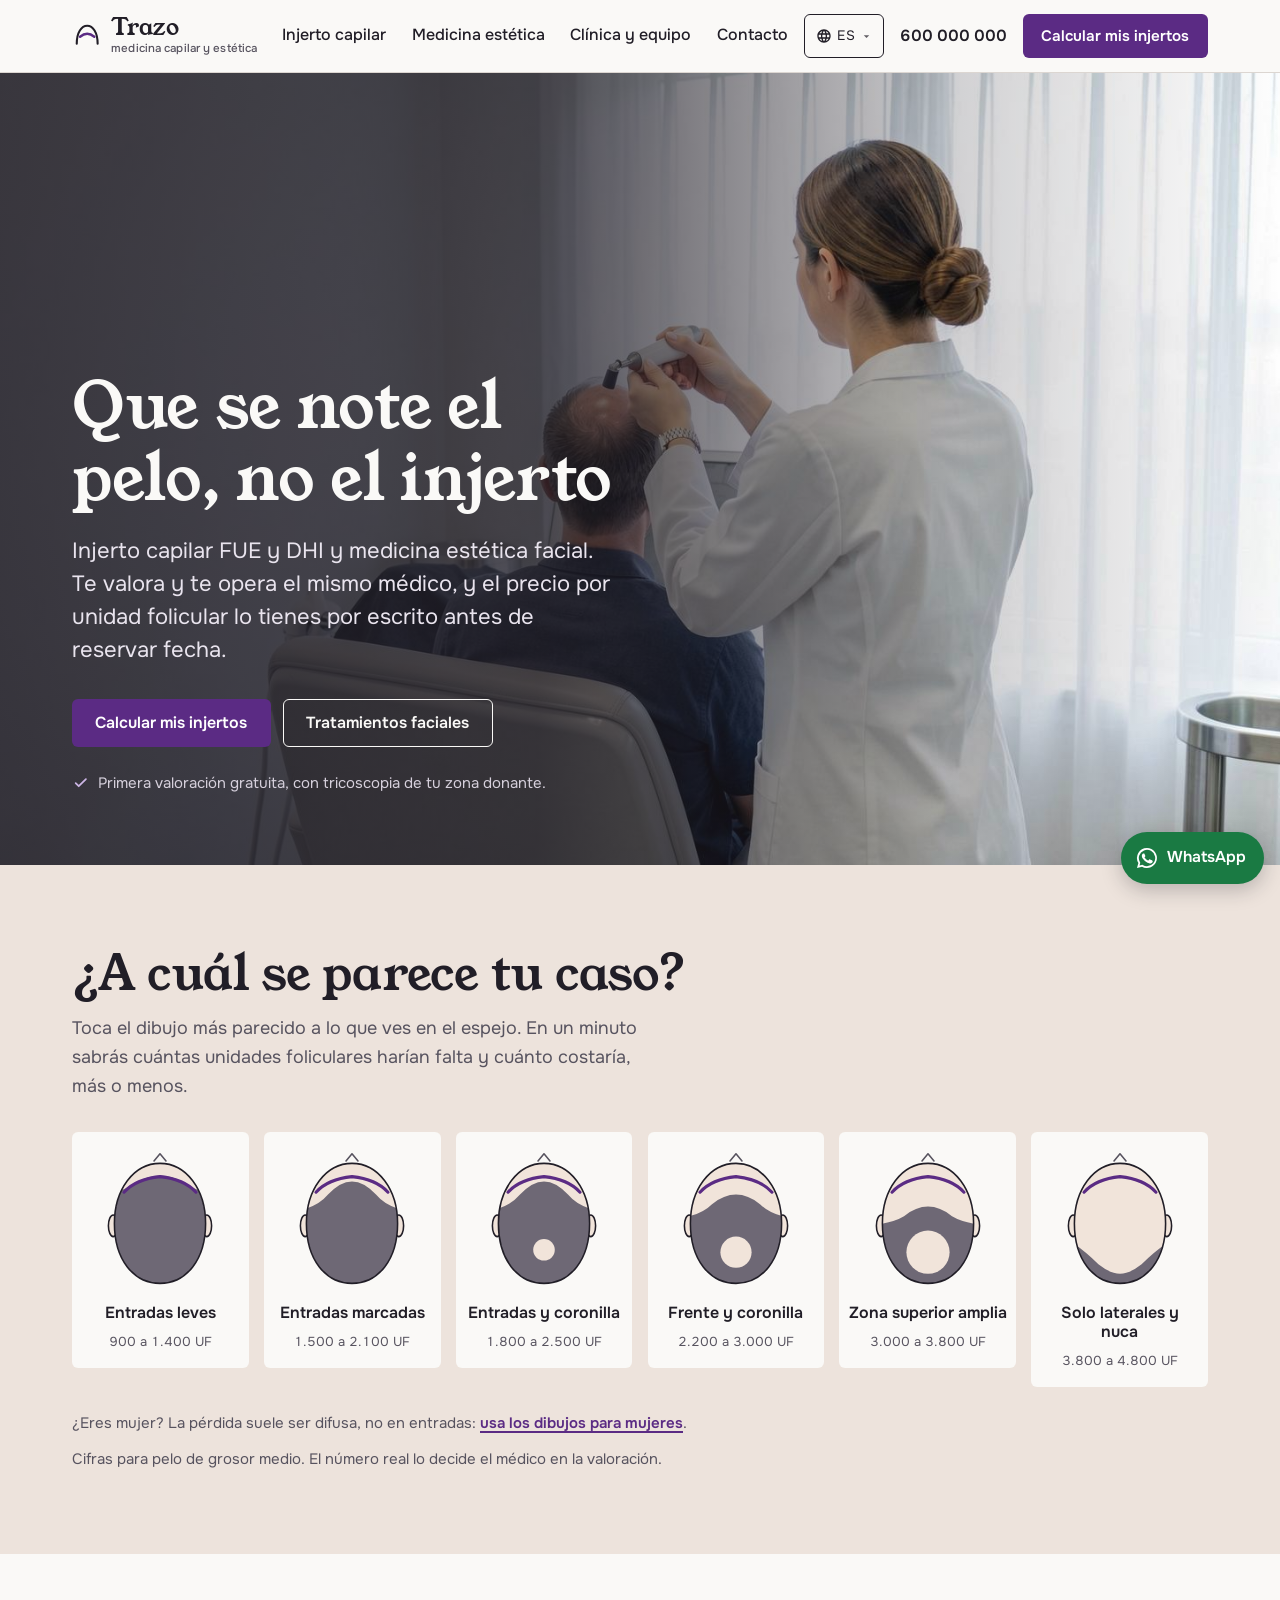
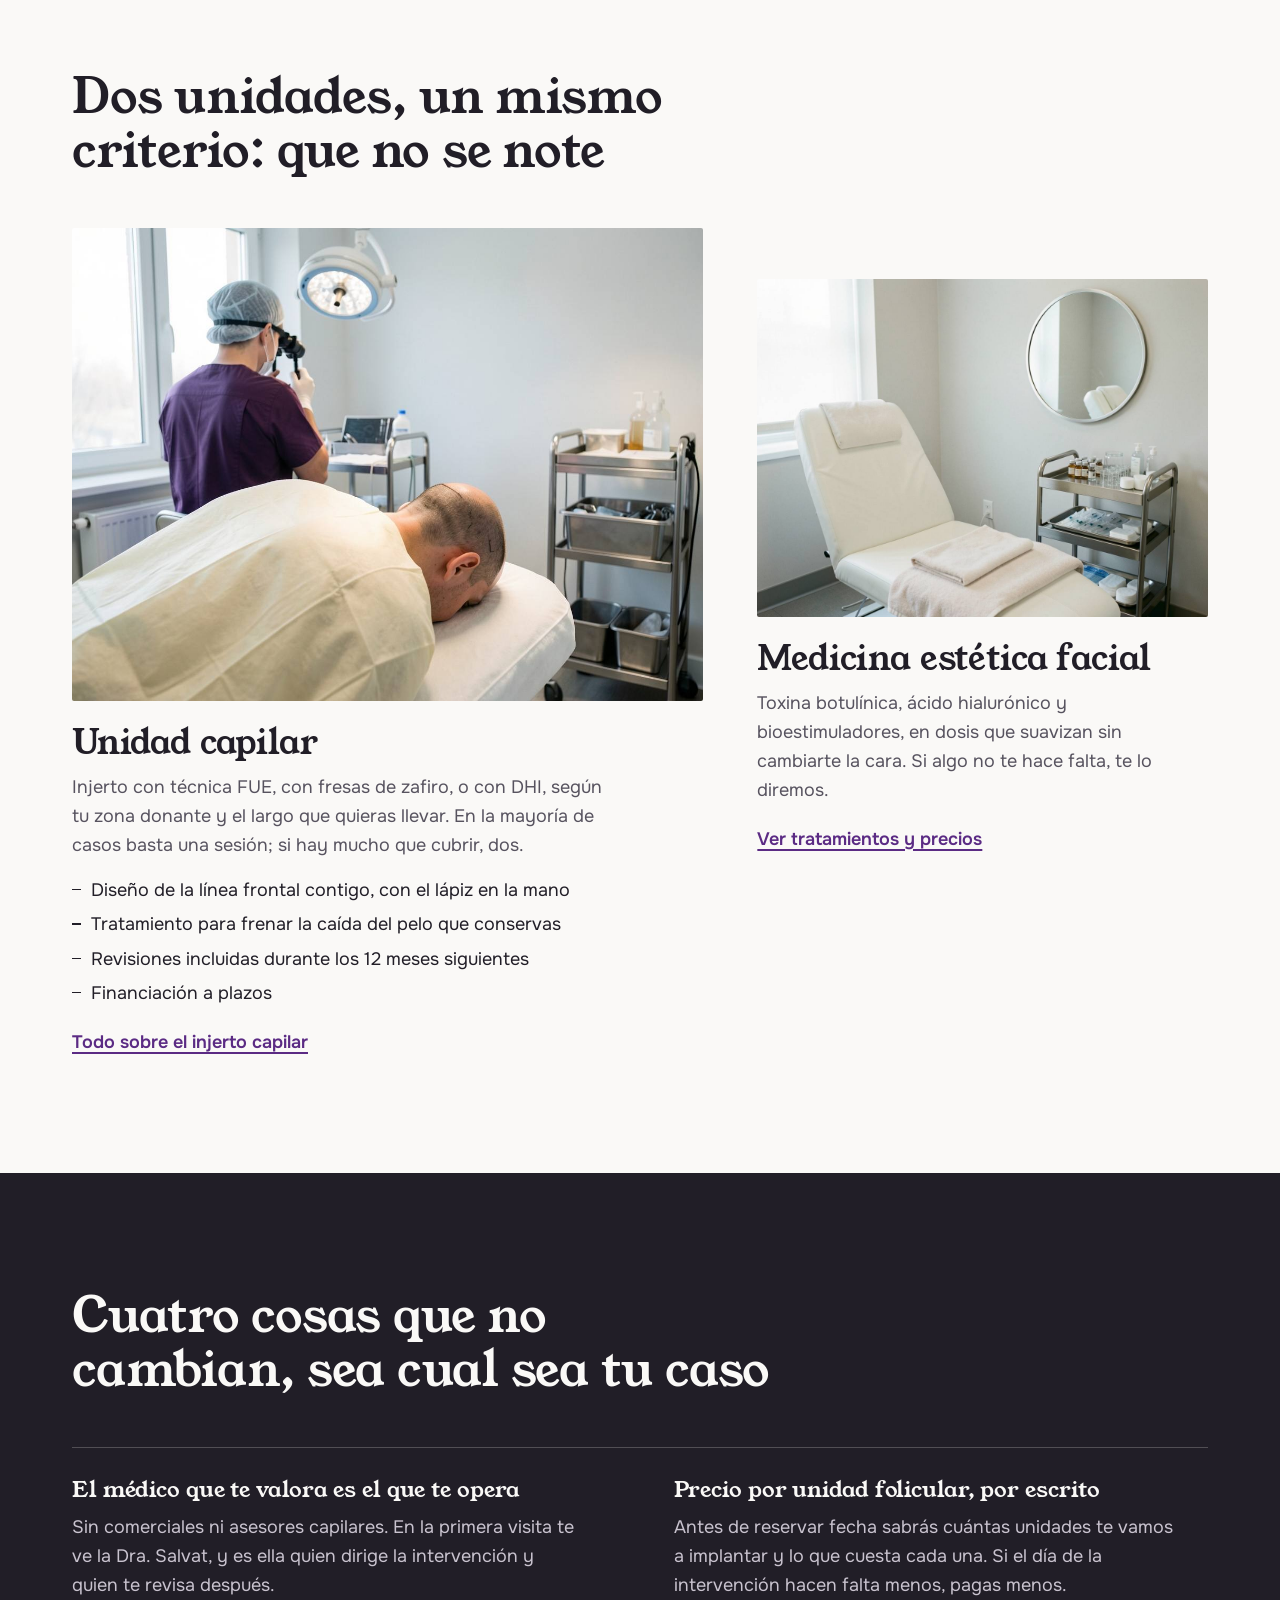
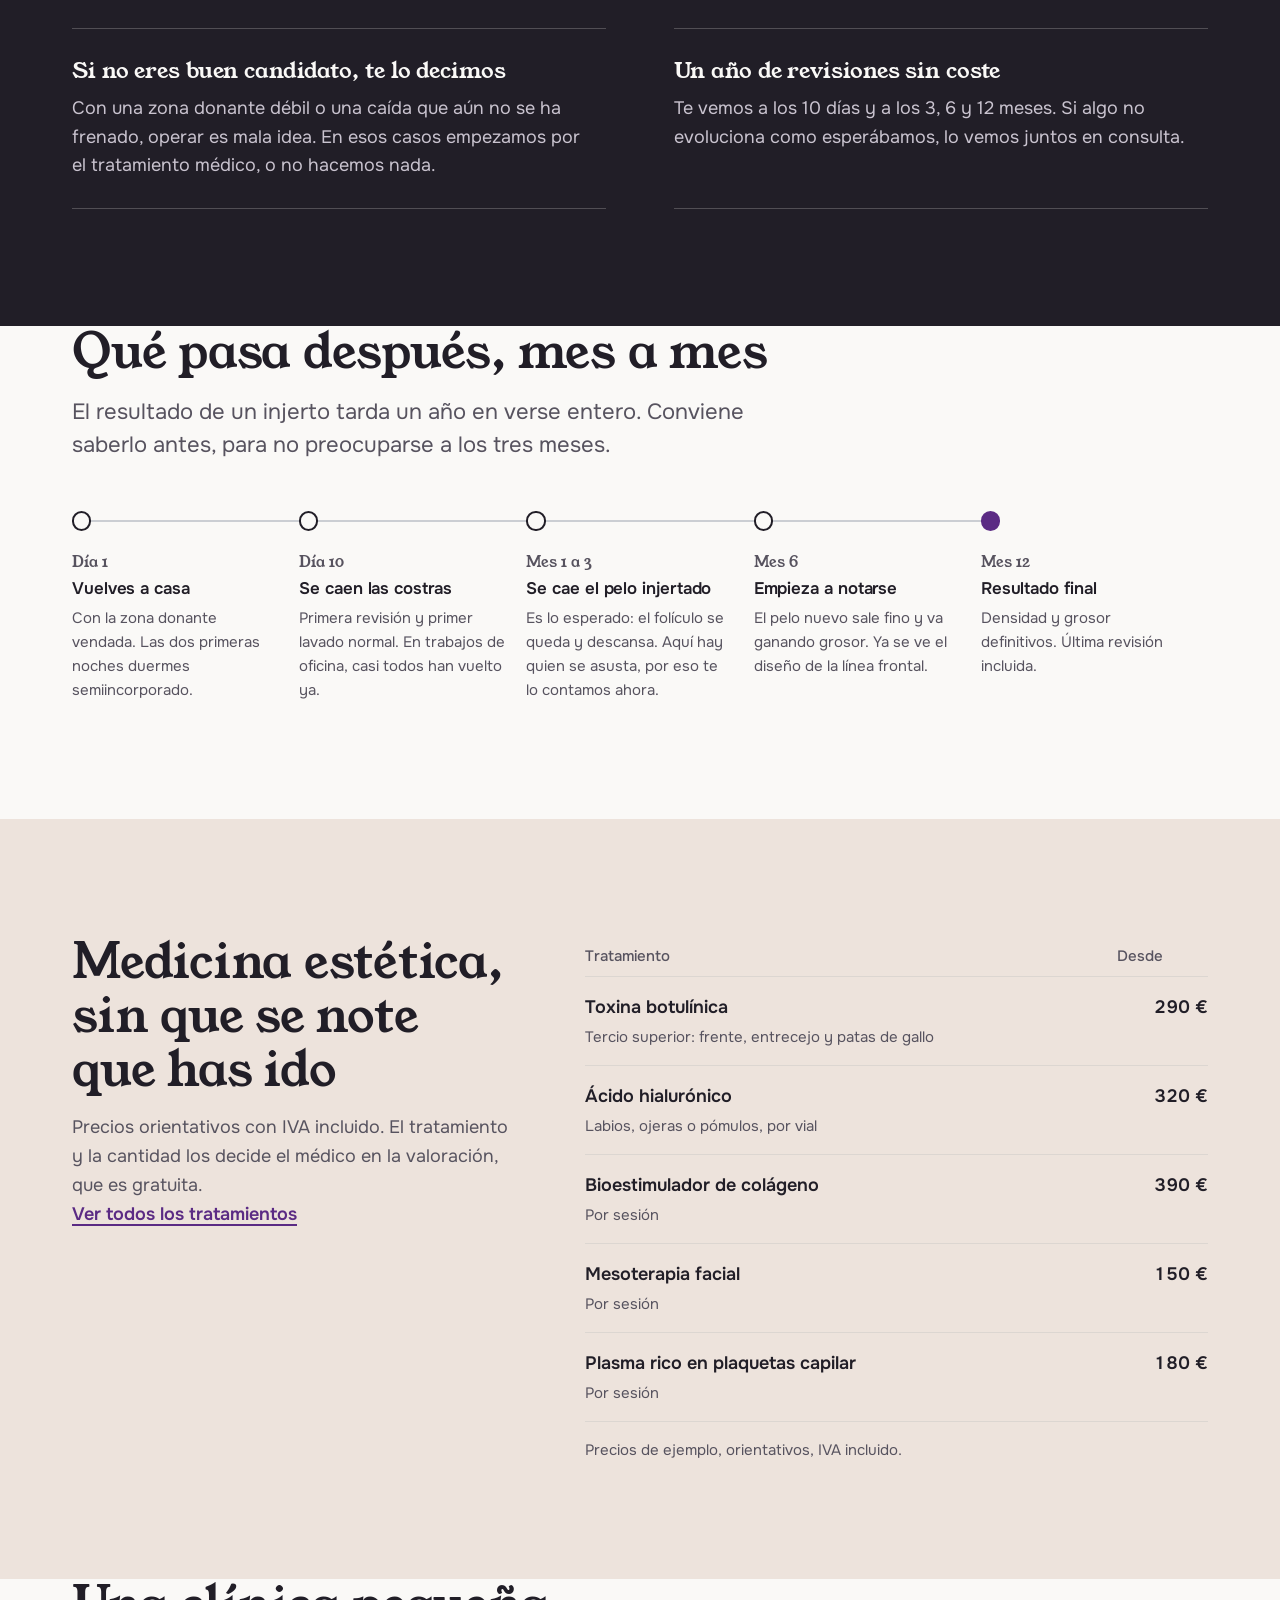
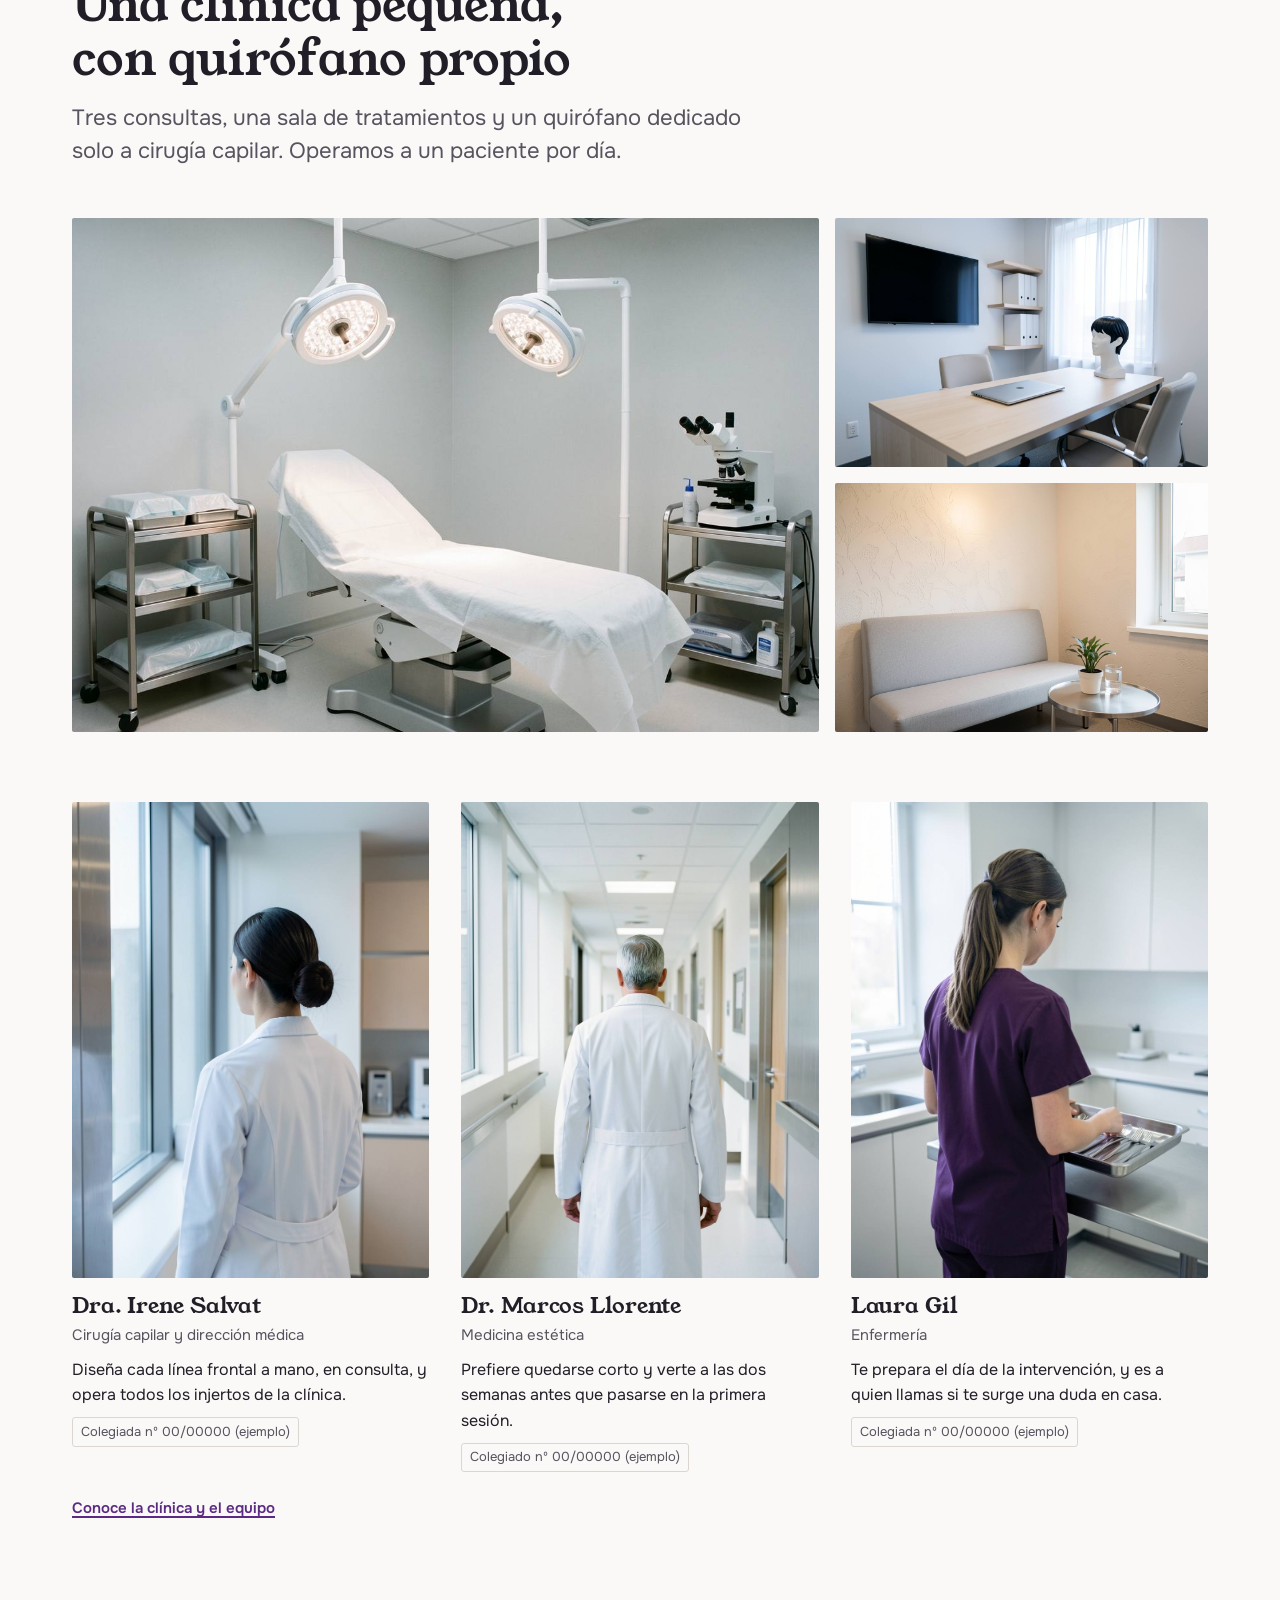
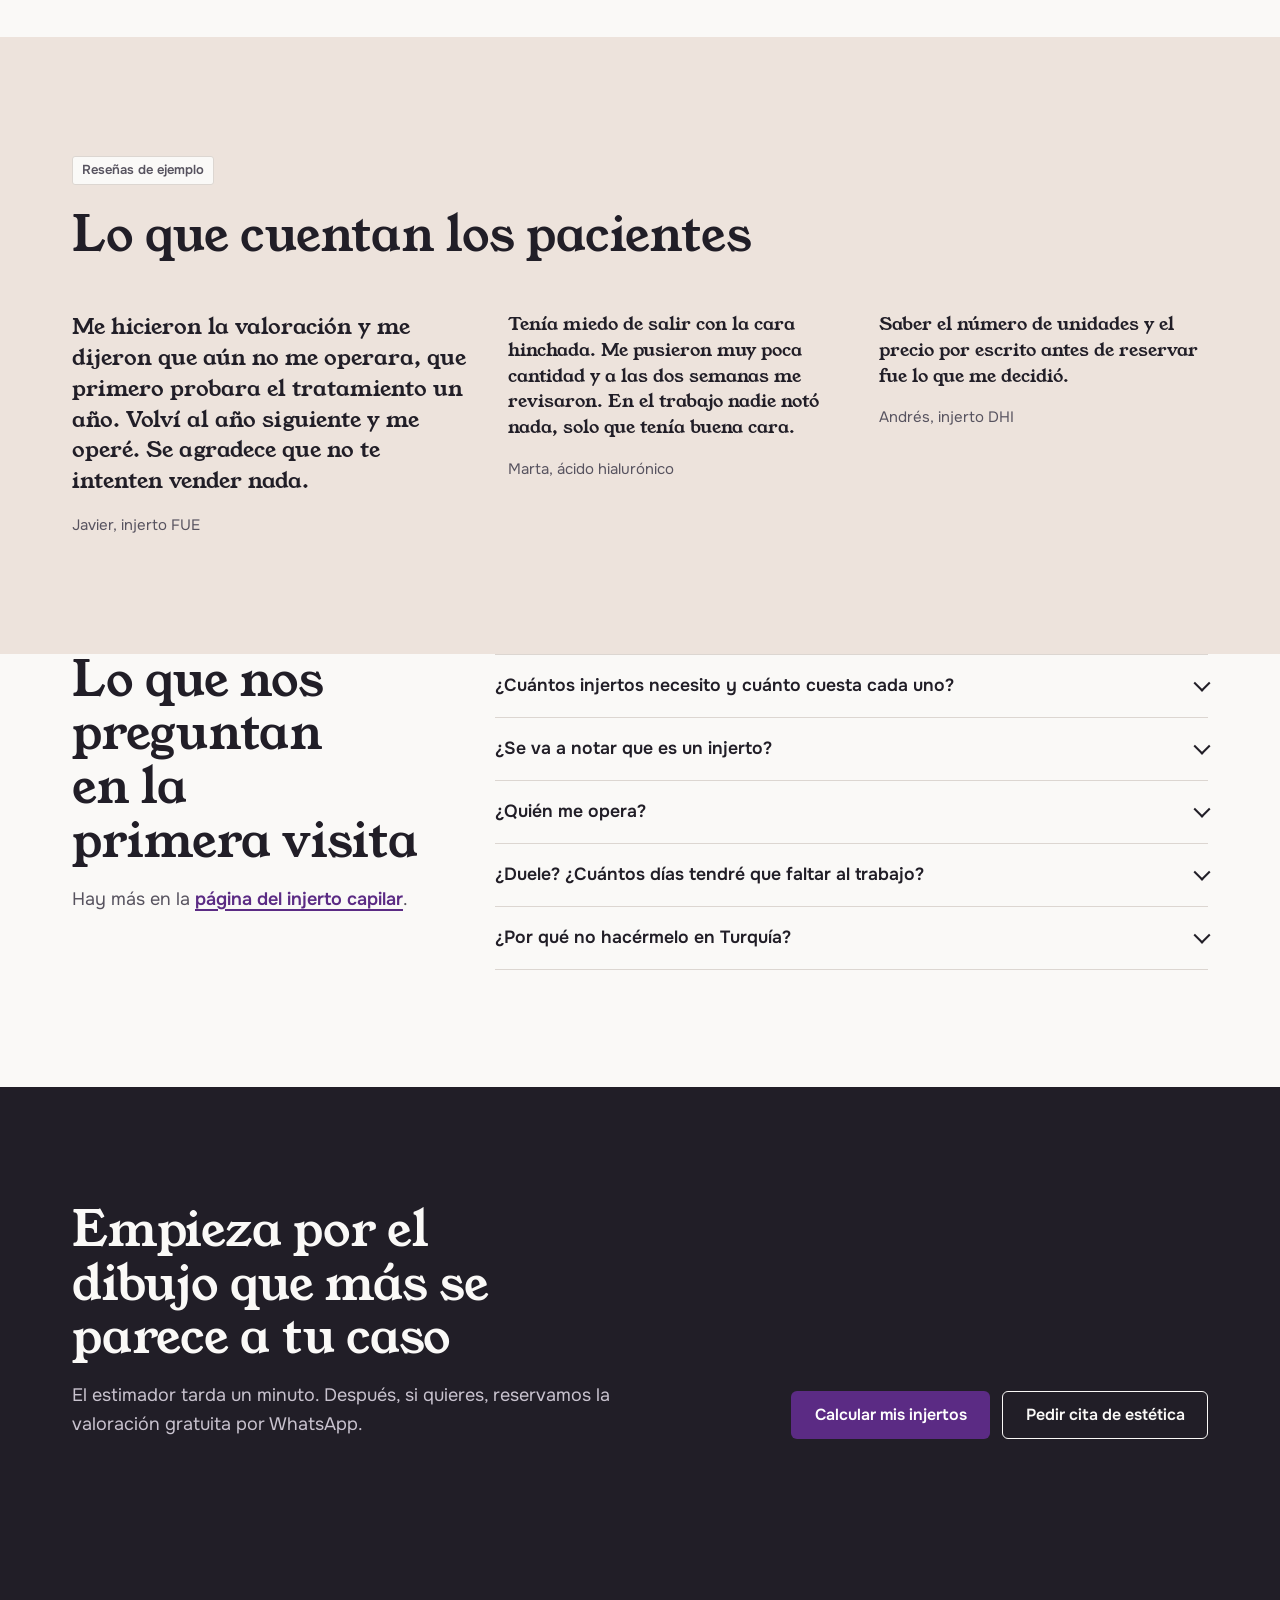
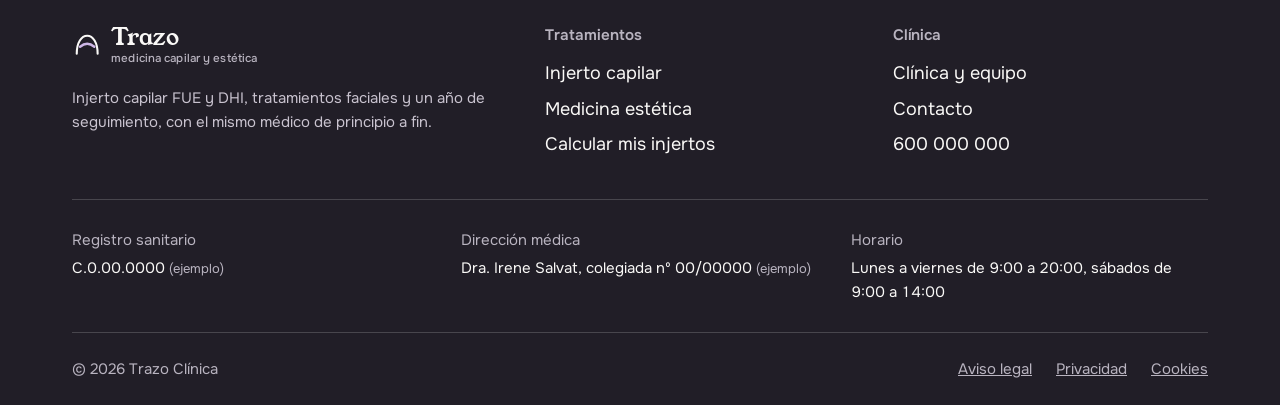
==== commit 366bdb45: "Fotos de la demo: 16 imatges generades i revisades Recomprimides a JPEG q72 i sense els comentaris d" ====
--- a/index.html
+++ b/index.html
@@ -76,7 +76,6 @@
   <main id="contenido">
     <section class="hero" aria-labelledby="titulo-hero">
       <div class="hero-foto">
-        <!-- FOTO PENDENT: hero (PLA-IMATGES.md) -->
         <img src="assets/img/hero.jpg" alt="Una médica revisa con un tricoscopio la coronilla de un paciente sentado en la consulta" width="1600" height="900" fetchpriority="high">
       </div>
       <div class="wrap">
@@ -126,7 +125,6 @@
         <div class="unitats">
           <article class="unitat">
             <div class="foto foto-43">
-              <!-- FOTO PENDENT: unidad-capilar -->
               <img src="assets/img/unidad-capilar.jpg" alt="Cirujana con lupas de aumento durante un injerto capilar, vista de espaldas en el quirófano" width="1200" height="900" loading="lazy">
             </div>
             <h3>Unidad capilar</h3>
@@ -141,7 +139,6 @@
           </article>
           <article class="unitat unitat-petita">
             <div class="foto foto-43">
-              <!-- FOTO PENDENT: unidad-estetica -->
               <img src="assets/img/unidad-estetica.jpg" alt="Sala de tratamientos con una camilla y una bandeja de acero con viales y jeringas estériles" width="1200" height="900" loading="lazy">
             </div>
             <h3>Medicina estética facial</h3>
@@ -244,19 +241,16 @@
         <div class="galeria">
           <figure class="g-gran">
             <div class="foto">
-              <!-- FOTO PENDENT: quirofano -->
               <img src="assets/img/quirofano.jpg" alt="Quirófano de cirugía capilar vacío, con camilla, lámparas y mesa de instrumental" width="1200" height="800" loading="lazy">
             </div>
           </figure>
           <figure>
             <div class="foto foto-32">
-              <!-- FOTO PENDENT: consulta -->
               <img src="assets/img/consulta.jpg" alt="Consulta médica con escritorio de madera clara y una maqueta de cuero cabelludo" width="1200" height="800" loading="lazy">
             </div>
           </figure>
           <figure>
             <div class="foto foto-32">
-              <!-- FOTO PENDENT: sala-espera -->
               <img src="assets/img/sala-espera.jpg" alt="Sala de espera tranquila con un banco tapizado y una planta" width="1200" height="800" loading="lazy">
             </div>
           </figure>
@@ -265,7 +259,6 @@
         <div class="equip">
           <article class="persona">
             <div class="foto foto-34">
-              <!-- FOTO PENDENT: equipo-irene -->
               <img src="assets/img/equipo-irene.jpg" alt="La Dra. Irene Salvat, de espaldas, junto a la ventana de la clínica" width="900" height="1200" loading="lazy">
             </div>
             <h3>Dra. Irene Salvat</h3>
@@ -275,7 +268,6 @@
           </article>
           <article class="persona">
             <div class="foto foto-34">
-              <!-- FOTO PENDENT: equipo-marcos -->
               <img src="assets/img/equipo-marcos.jpg" alt="El Dr. Marcos Llorente, de espaldas, en el pasillo de la clínica" width="900" height="1200" loading="lazy">
             </div>
             <h3>Dr. Marcos Llorente</h3>
@@ -285,7 +277,6 @@
           </article>
           <article class="persona">
             <div class="foto foto-34">
-              <!-- FOTO PENDENT: equipo-laura -->
               <img src="assets/img/equipo-laura.jpg" alt="Laura Gil, enfermera, de espaldas preparando una bandeja de instrumental" width="900" height="1200" loading="lazy">
             </div>
             <h3>Laura Gil</h3>
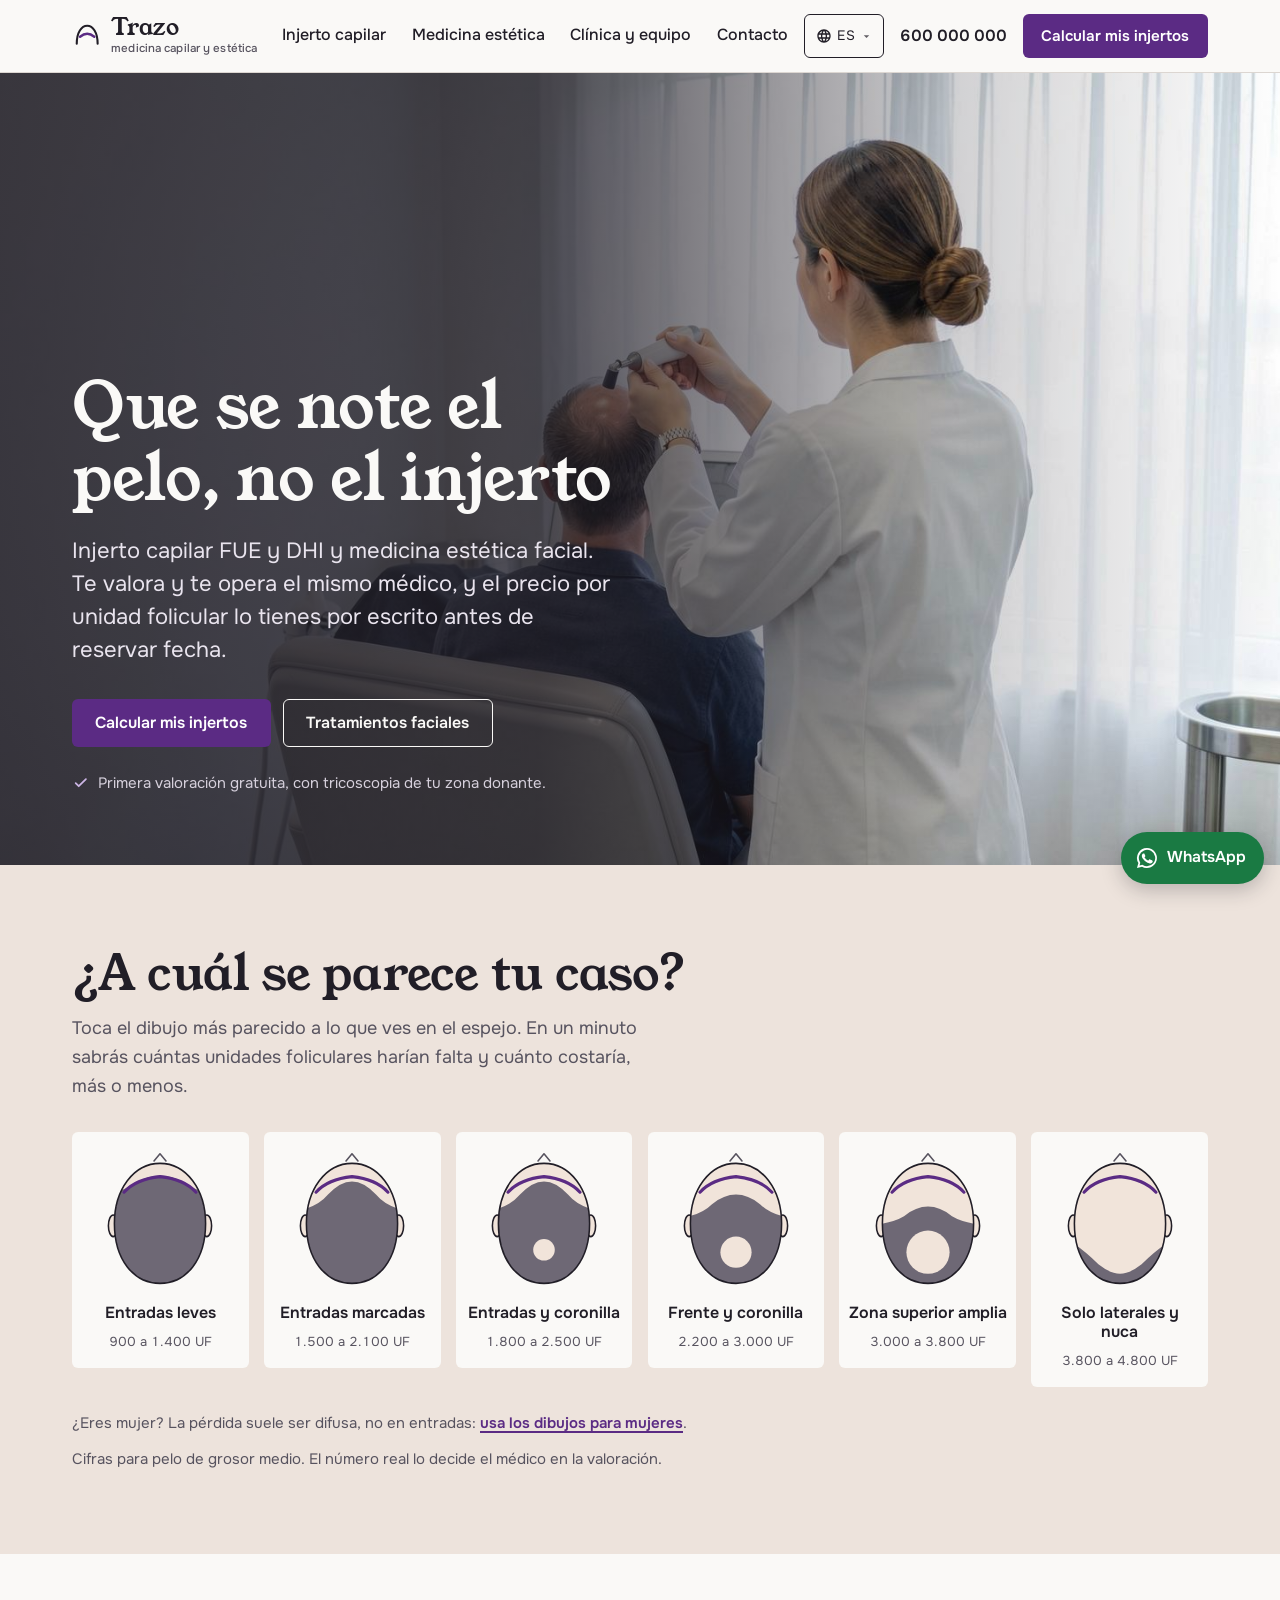
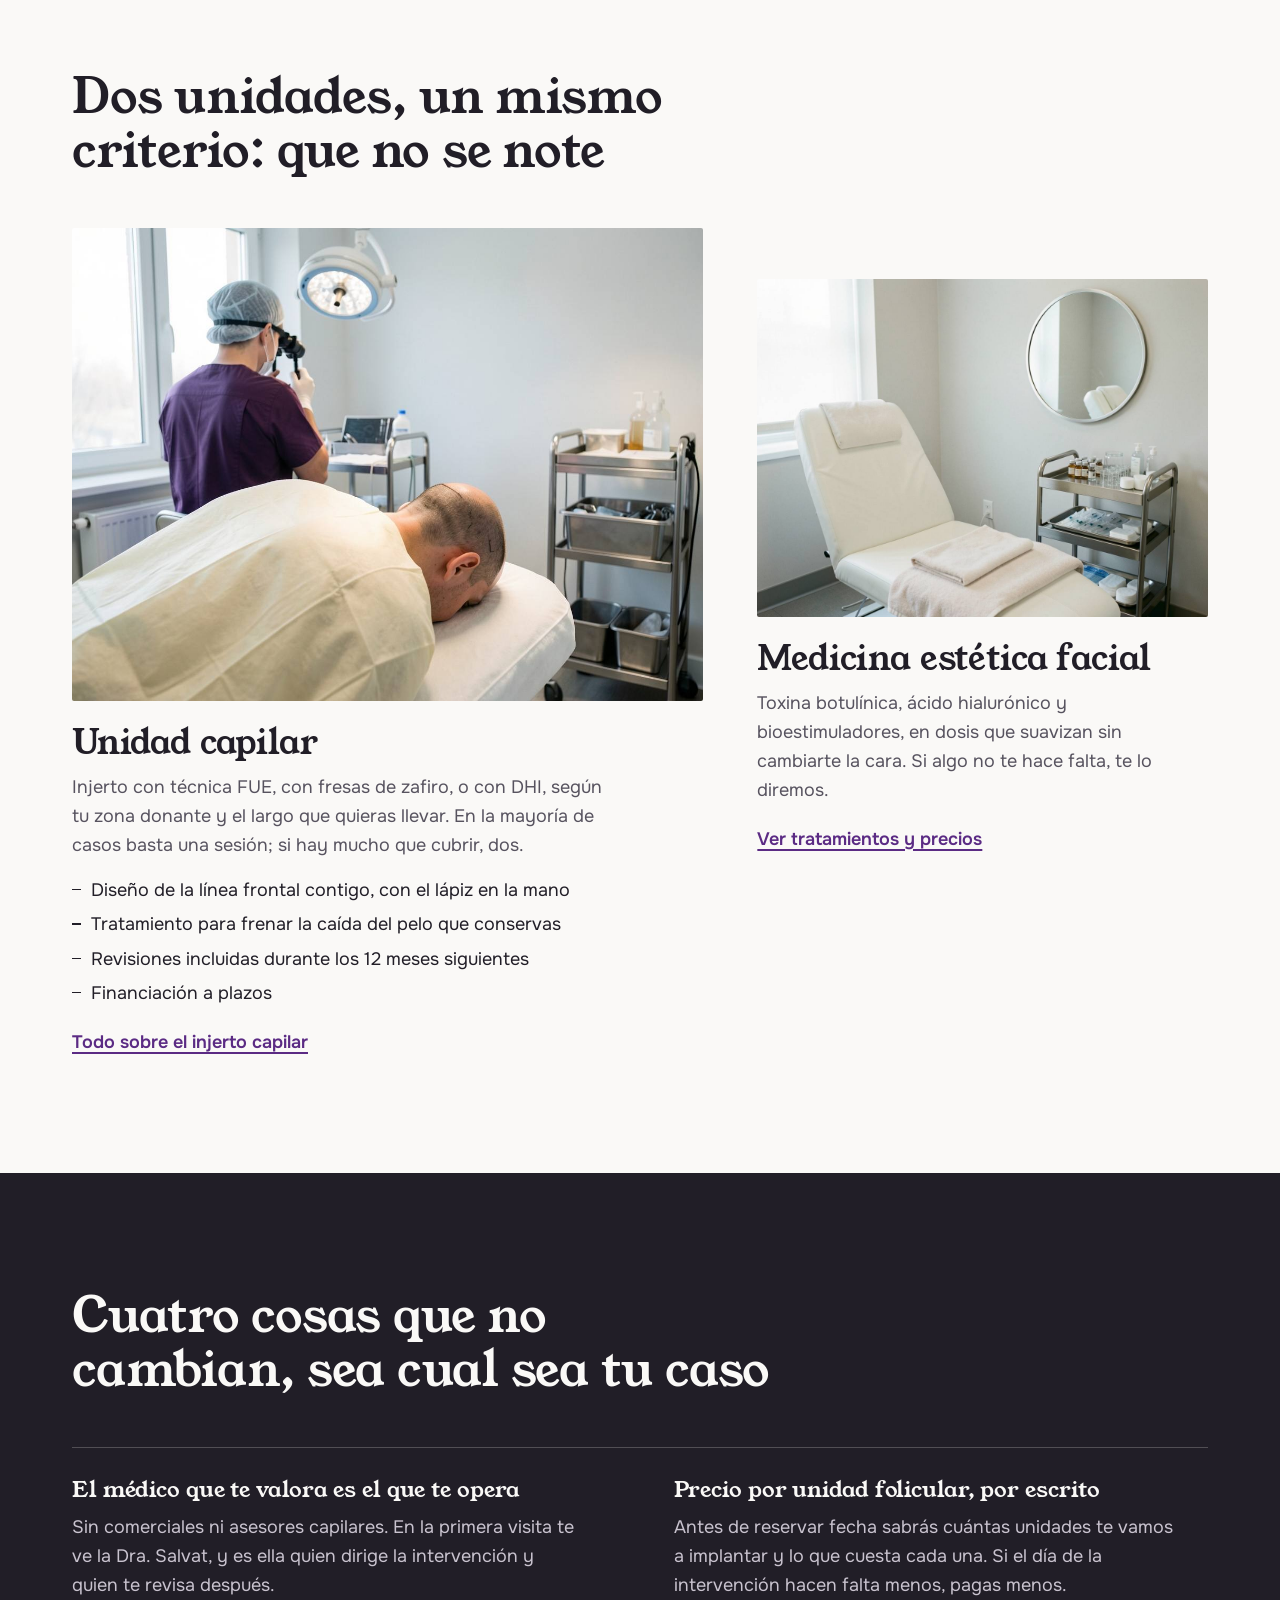
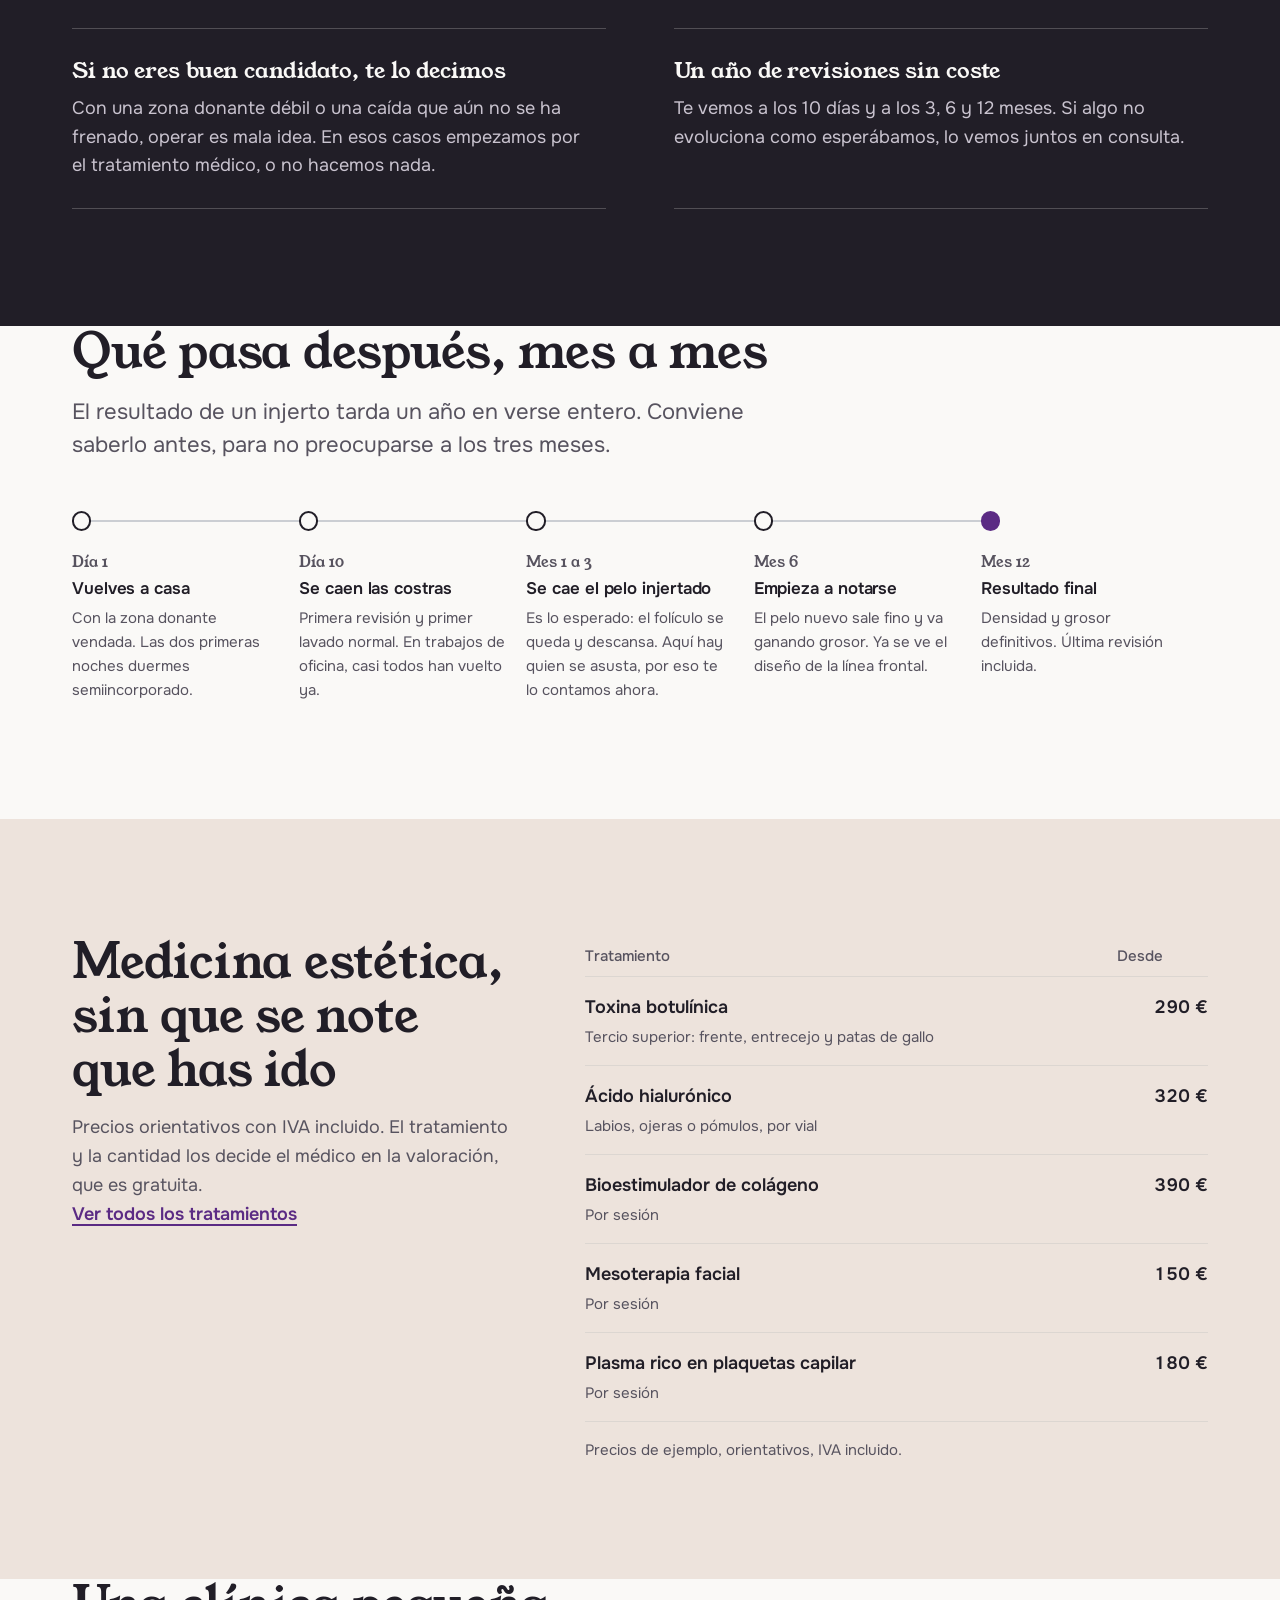
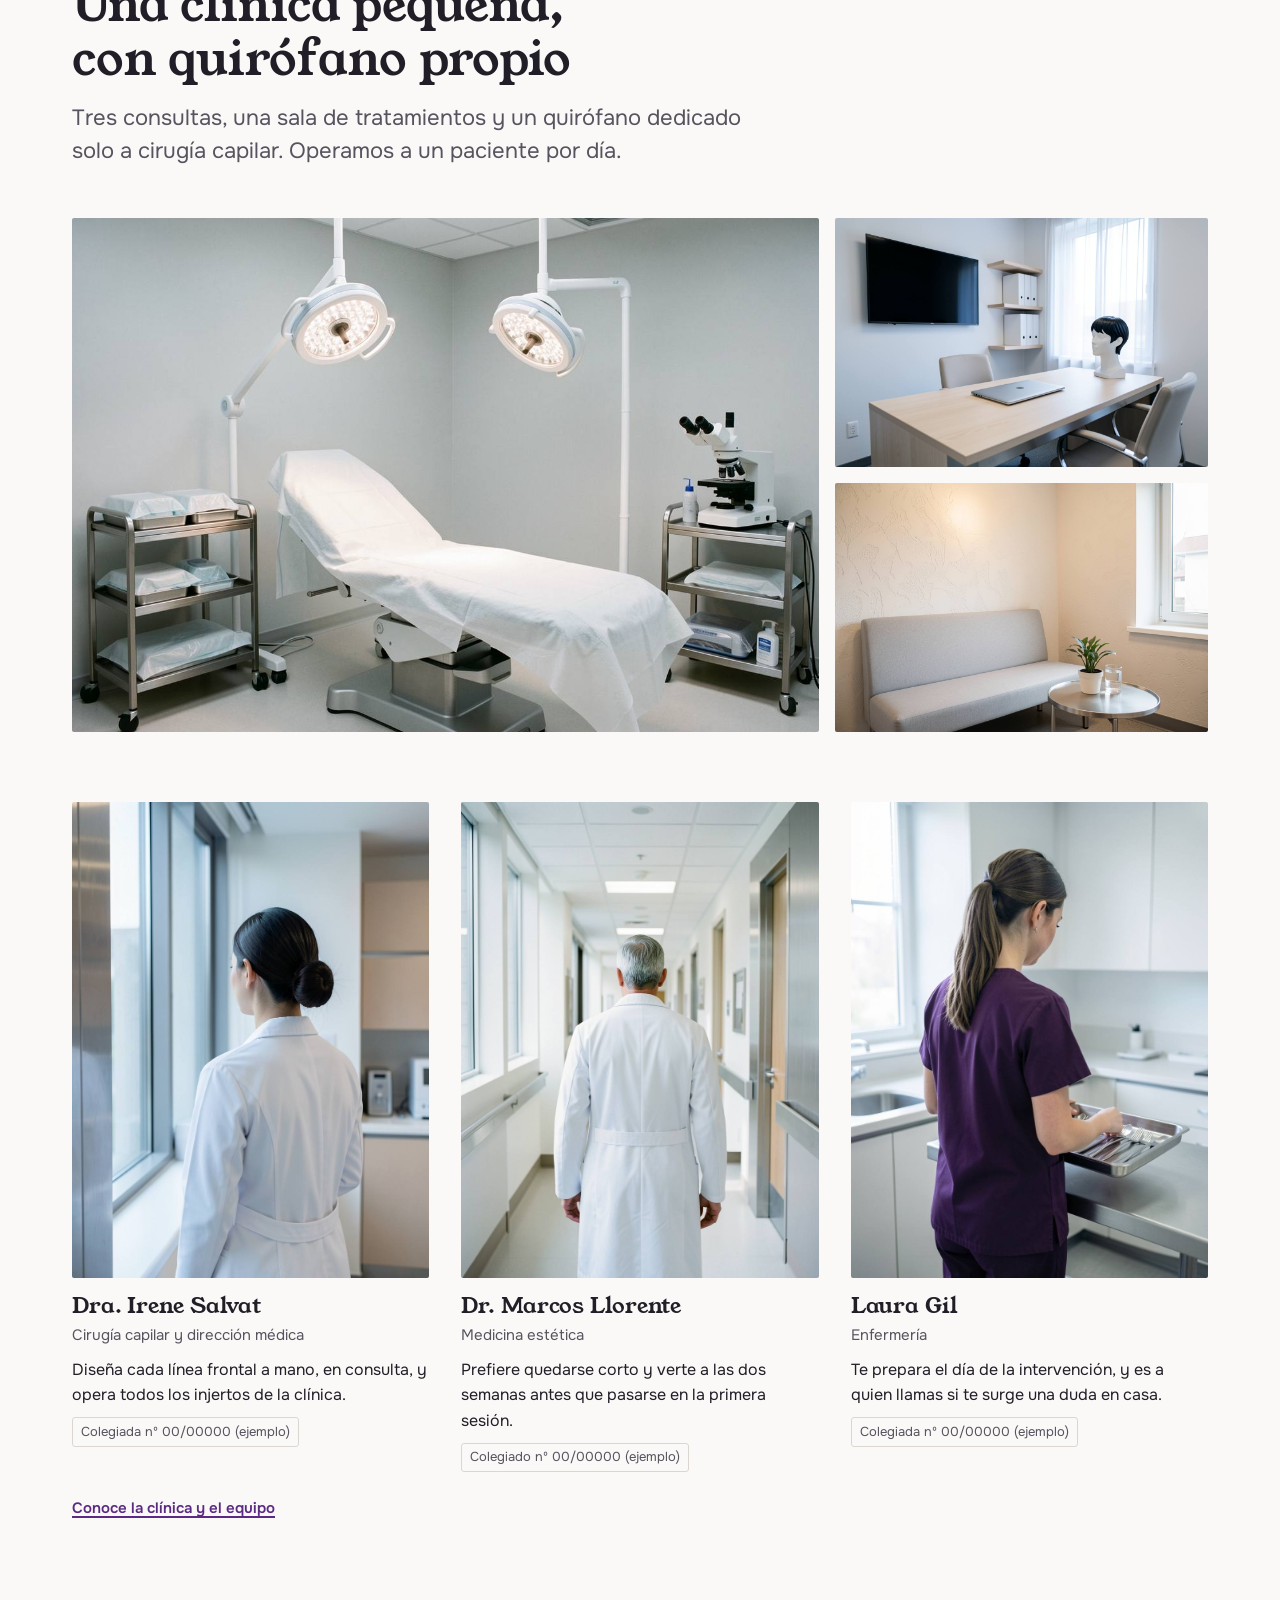
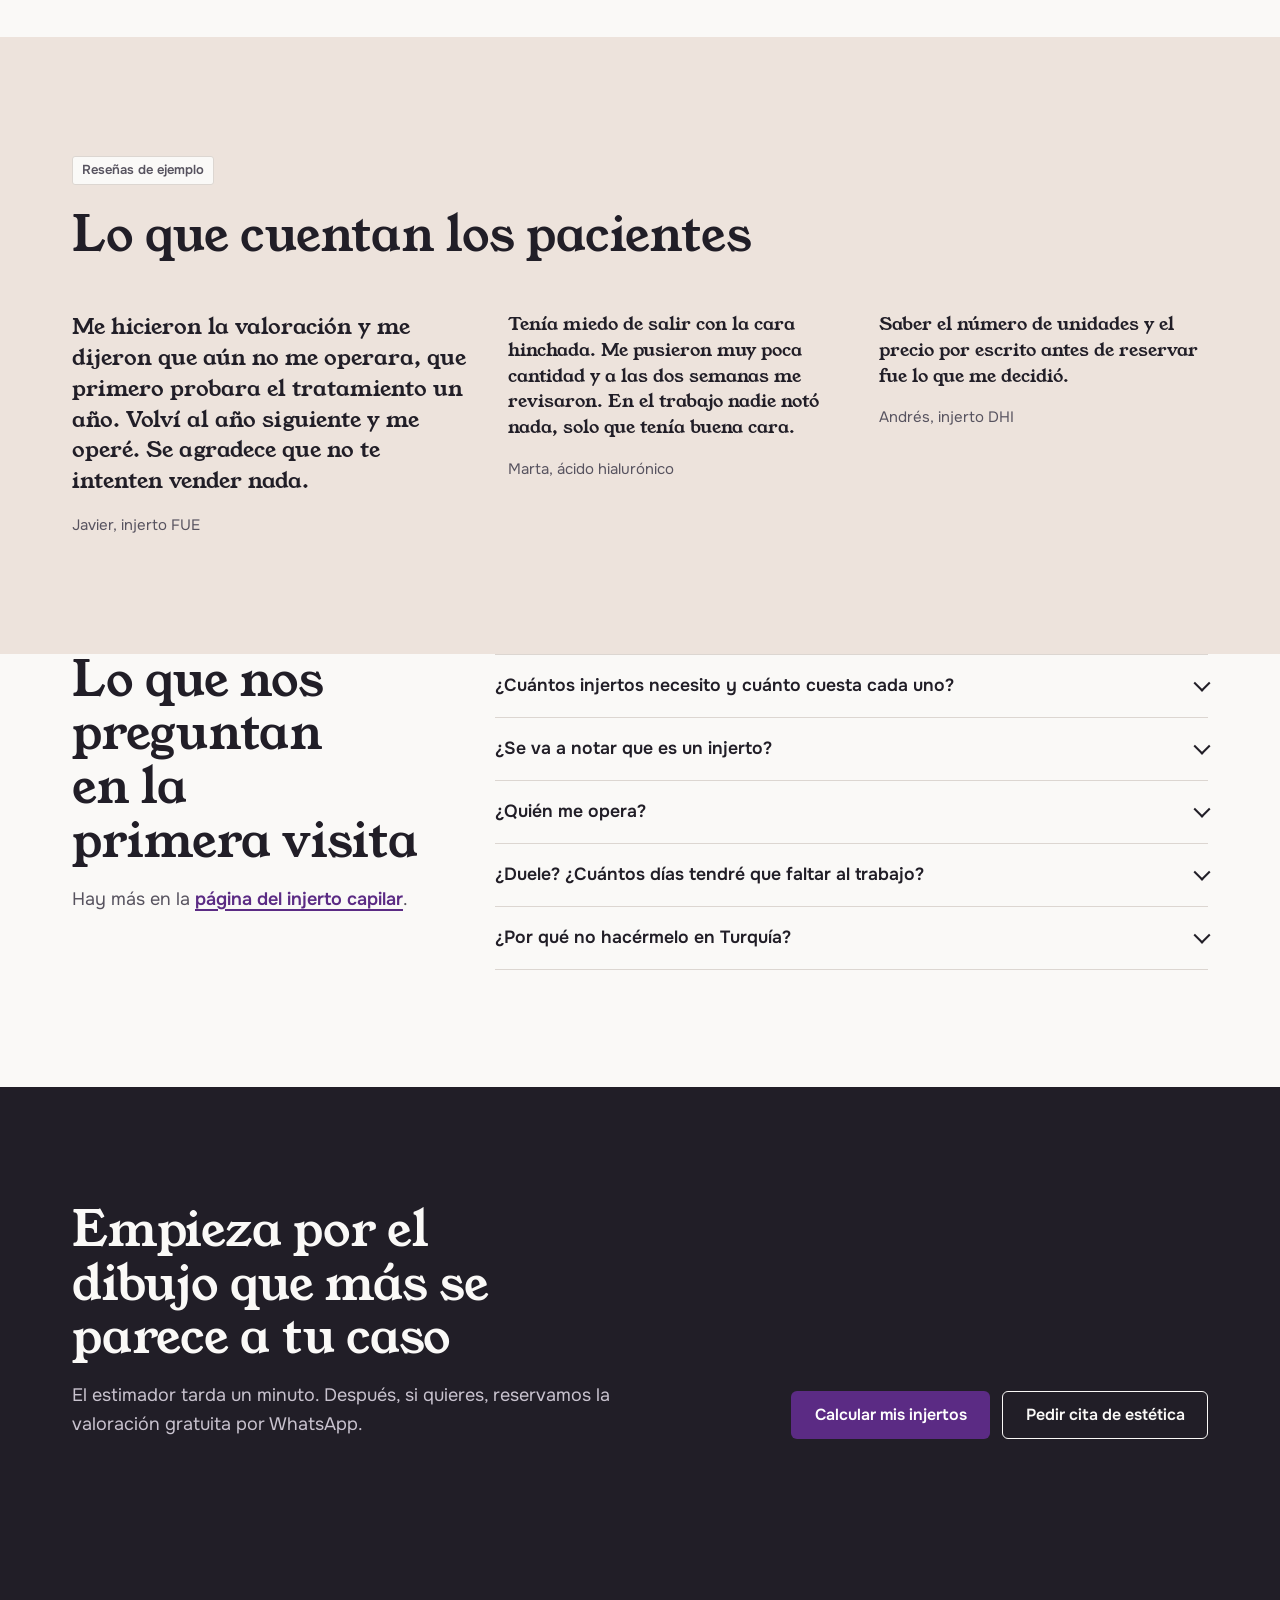
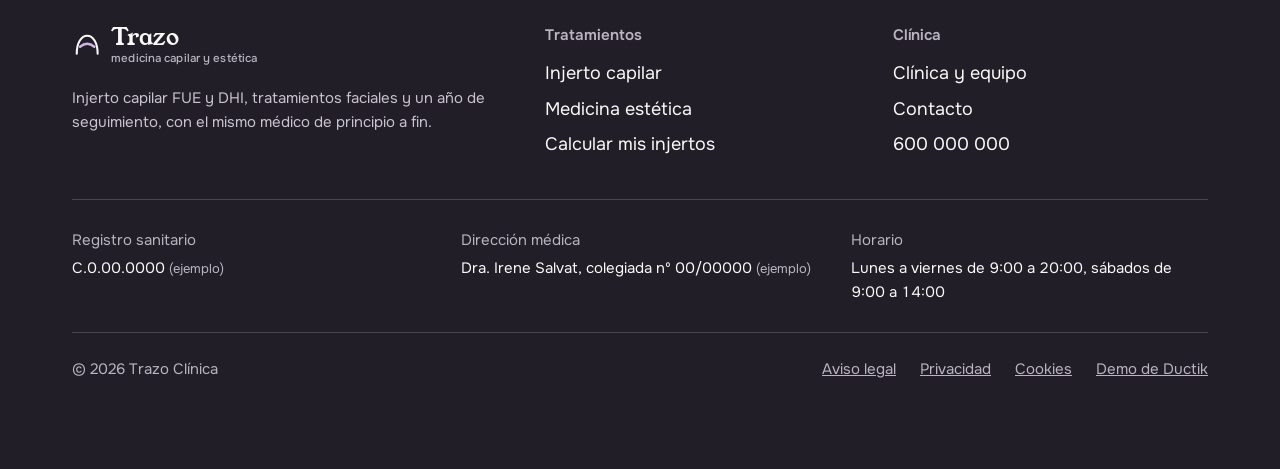
==== commit 278270d0: "Crèdit «Demo de Ductik» al peu, enllaçat a ductik.com Al final de la línia legal de totes les pàgine" ====
--- a/index.html
+++ b/index.html
@@ -5,6 +5,11 @@
   <meta name="viewport" content="width=device-width, initial-scale=1">
   <title>Trazo Clínica · Injerto capilar y medicina estética con el médico que te opera</title>
   <meta name="description" content="Injerto capilar FUE y DHI y medicina estética facial. Te valora y te opera el mismo médico, con precio por unidad folicular por escrito. Calcula tus injertos en un minuto.">
+  <meta property="og:type" content="website">
+  <meta property="og:title" content="Trazo Clínica · Injerto capilar y medicina estética con el médico que te opera">
+  <meta property="og:description" content="Injerto capilar FUE y DHI y medicina estética facial. Te valora y te opera el mismo médico, con precio por unidad folicular por escrito. Calcula tus injertos en un minuto.">
+  <meta property="og:image" content="https://trazo-clinica.pages.dev/assets/img/hero.jpg">
+  <meta name="twitter:card" content="summary_large_image">
   <!-- Web de demostració: no s'indexa (PLA.md §Honestedat). -->
   <meta name="robots" content="noindex, nofollow">
   <meta name="theme-color" content="#FAF9F7">
@@ -407,6 +412,7 @@
         <a href="aviso-legal.html">Aviso legal</a>
         <a href="politica-privacidad.html">Privacidad</a>
         <a href="politica-cookies.html">Cookies</a>
+        <a class="peu-ductik" href="https://ductik.com/">Demo de Ductik</a>
       </div>
     </div>
   </footer>
--- a/css/styles.css
+++ b/css/styles.css
@@ -544,3 +544,7 @@
 @media (max-width: 359px) {
   .marca > span { position: absolute; width: 1px; height: 1px; overflow: hidden; clip: rect(0 0 0 0); white-space: nowrap; }
 }
+
+/* Peu amb el crèdit «Demo de Ductik» (12/10/2026): marge a sota perquè, en arribar
+   al final, el botó flotant de WhatsApp no tapi l'última línia del peu. */
+body:has(.wa-flota) .peu { padding-bottom: 5.5rem; }
